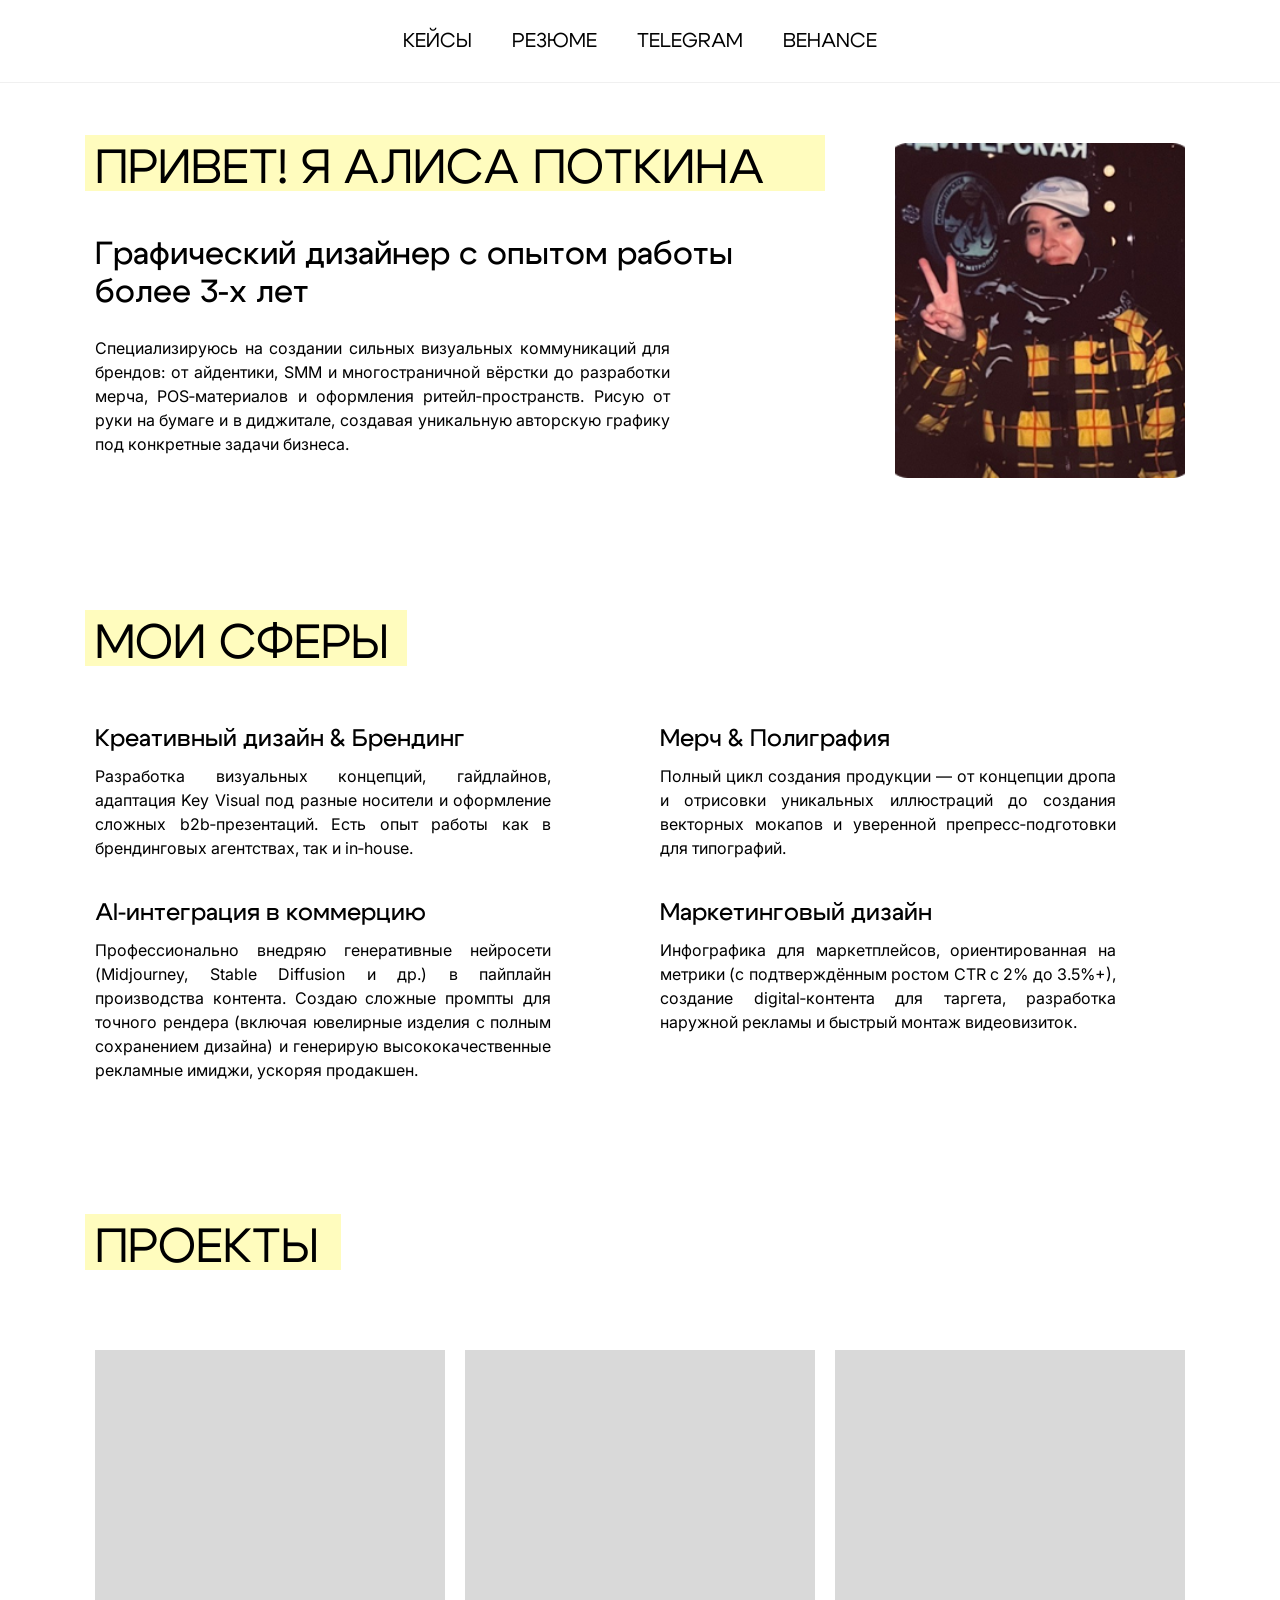
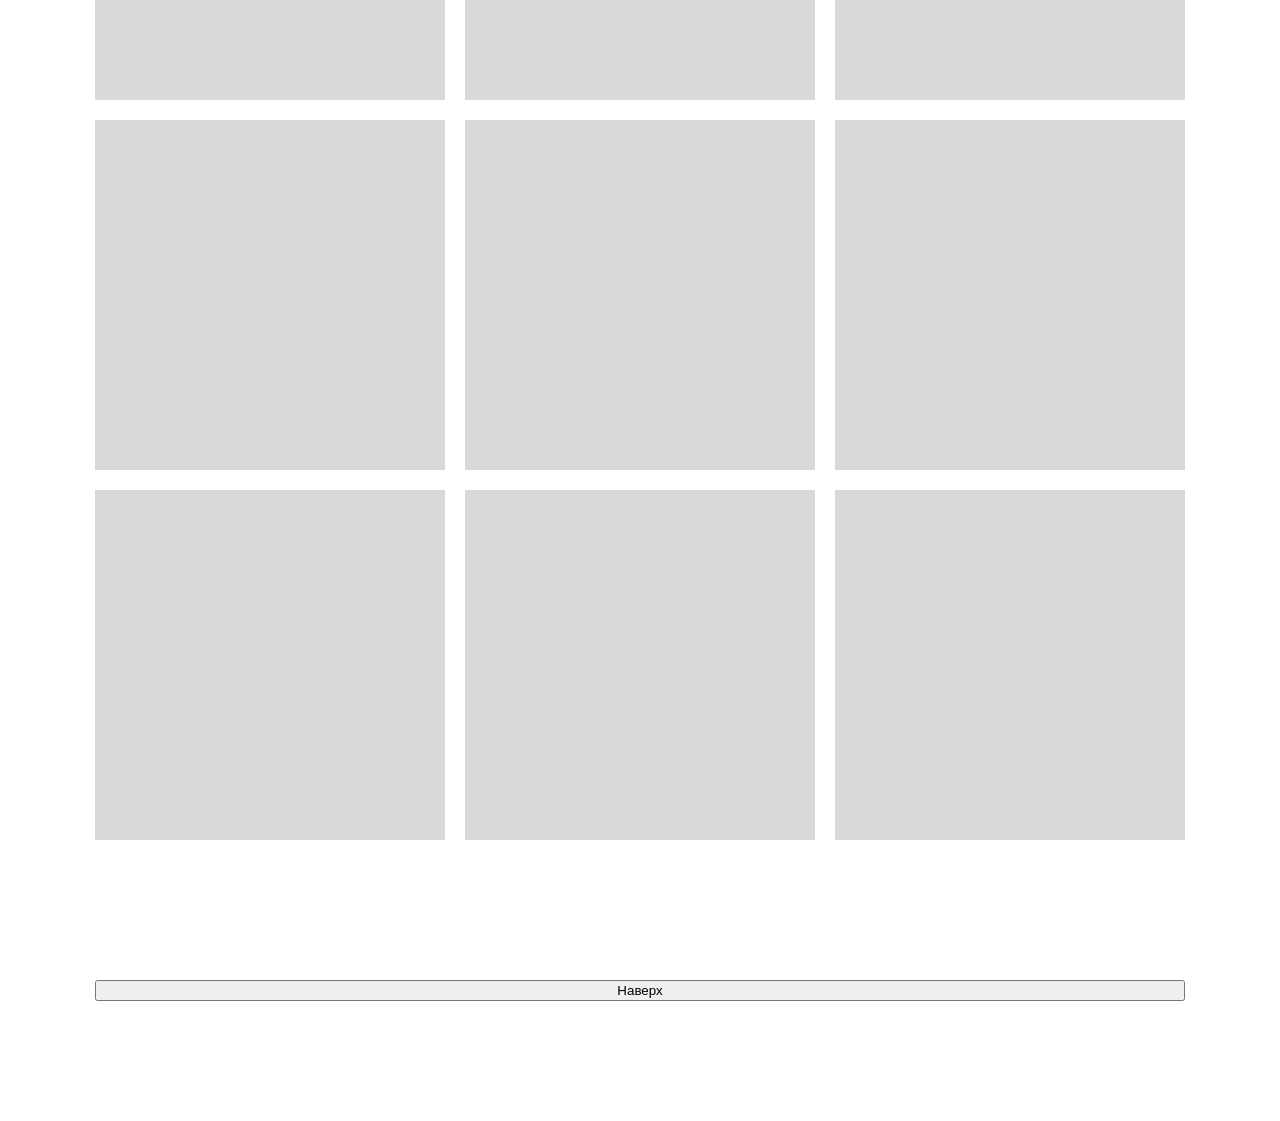
==== index.html @ a63caff6 "Update index.html" ====
<!DOCTYPE html>
<html lang="ru">
<head>
  <meta charset="UTF-8">
  <meta name="viewport" content="width=device-width, initial-scale=1.0">
  <title>Алиса Поткина — Портфолио</title>
  <link rel="stylesheet" href="style.css">
</head>
<body>

  <!-- Закрепленное меню -->
  <header class="header">
    <button class="nav-link">Кейсы</button>
    <button class="nav-link">Резюме</button>
    <button class="nav-link">Telegram</button>
    <button class="nav-link">Behance</button>
  </header>

  <main class="container">
    <!-- Блок: Обо мне -->
    <section class="hero-section">
      <div class="hero-text-info">
        <div class="title-wrapper">
          <div class="title-decoration hero-decoration"></div>
          <h1 class="main-title">Привет! Я Алиса Поткина</h1>
        </div>
        <h3 class="subtitle">Графический дизайнер с опытом работы более 3‑х лет</h3>
        <p class="paragraph">
          Специализируюсь на создании сильных визуальных коммуникаций для брендов: от айдентики, SMM и многостраничной вёрстки до разработки мерча, POS‑материалов и оформления ритейл‑пространств. Рисую от руки на бумаге и в диджитале, создавая уникальную авторскую графику под конкретные задачи бизнеса.
        </p>
      </div>
      <img class="profile-image" src="avatar.png" alt="Алиса Поткина" />
    </section>

    <!-- Блок: Мои сферы -->
    <section class="spheres-section">
      <div class="title-wrapper align-left">
        <div class="title-decoration spheres-decoration"></div>
        <h2 class="section-title">Мои сферы</h2>
      </div>
      
      <div class="spheres-grid">
        <div class="sphere-item">
          <h4 class="sphere-title">Креативный дизайн & Брендинг</h4>
          <p class="paragraph">
            Разработка визуальных концепций, гайдлайнов, адаптация Key Visual под разные носители и оформление сложных b2b‑презентаций. Есть опыт работы как в брендинговых агентствах, так и in‑house.
          </p>
        </div>
        
        <div class="sphere-item">
          <h4 class="sphere-title">Мерч & Полиграфия</h4>
          <p class="paragraph">
            Полный цикл создания продукции — от концепции дропа и отрисовки уникальных иллюстраций до создания векторных мокапов и уверенной препресс‑подготовки для типографий.
          </p>
        </div>
        
        <div class="sphere-item">
          <h4 class="sphere-title">AI‑интеграция в коммерцию</h4>
          <p class="paragraph">
            Профессионально внедряю генеративные нейросети (Midjourney, Stable Diffusion и др.) в пайплайн производства контента. Создаю сложные промпты для точного рендера (включая ювелирные изделия с полным сохранением дизайна) и генерирую высококачественные рекламные имиджи, ускоряя продакшен.
          </p>
        </div>
        
        <div class="sphere-item">
          <h4 class="sphere-title">Маркетинговый дизайн</h4>
          <p class="paragraph">
            Инфографика для маркетплейсов, ориентированная на метрики (с подтверждённым ростом CTR с 2% до 3.5%+), создание digital‑контента для таргета, разработка наружной рекламы и быстрый монтаж видеовизиток.
          </p>
        </div>
      </div>
    </section>

    <!-- Блок: Проекты -->
    <section class="projects-section">
      <div class="title-wrapper align-left">
        <div class="title-decoration projects-decoration"></div>
        <h2 class="section-title">Проекты</h2>
      </div>

      <div class="projects-grid">
        <!-- 9 плашек для портфолио -->
        <div class="project-card-placeholder"></div>
        <div class="project-card-placeholder"></div>
        <div class="project-card-placeholder"></div>
        <div class="project-card-placeholder"></div>
        <div class="project-card-placeholder"></div>
        <div class="project-card-placeholder"></div>
        <div class="project-card-placeholder"></div>
        <div class="project-card-placeholder"></div>
        <div class="project-card-placeholder"></div>
      </div>
    </section>
<!-- Наша кнопка. Я дала ей уникальный id="scrollTopBtn", чтобы другие стили её не трогали -->
    <button id="scrollTopBtn" onclick="window.scrollTo({ top: 0, behavior: 'smooth' })">Наверх</button>

  </main>

  <!-- Скрипт, который показывает кнопку при скролле -->
  <script>
    const btn = document.getElementById("scrollTopBtn");
    
    // Следим за скроллом страницы
    window.addEventListener("scroll", () => {
      if (window.scrollY > 300) { // Если пролистали вниз больше 300 пикселей
        btn.classList.add("show"); // Показываем кнопку
      } else {
        btn.classList.remove("show"); // Прячем кнопку
      }
    });
  </script>
</body>
</html>
---- style.css ----
/* =========================================
   1. ПОДКЛЮЧЕНИЕ ШРИФТОВ
========================================= */

/* Бесплатный Inter для основного текста */
@import url('https://fonts.googleapis.com/css2?family=Inter:wght@400&display=swap');

/* Твой шрифт Cygre (Обычный для заголовков) */
@font-face {
  font-family: 'Cygre';
  src: url('fonts/Cygre-Regular.ttf') format('truetype'), /* если у тебя .ttf */
  font-style: normal;
}

/* Твой шрифт Cygre (Medium для подзаголовков) */
@font-face {
  font-family: 'Cygre Medium';
  src: url('fonts/Cygre-Medium.ttf') format('truetype'),
  font-weight: 500;
  font-style: normal;
}

/* =========================================
   2. БАЗОВЫЕ НАСТРОЙКИ
========================================= */
* {
  box-sizing: border-box;
}

body {
  margin: 0;
  padding: 0;
  background-color: white;
  color: black;
  min-height: 100vh;
}

/* =========================================
   3. ШАПКА (МЕНЮ)
========================================= */
.header {
  position: sticky;
  top: 0;
  background: white;
  padding: 30px 20px;
  display: flex;
  justify-content: center;
  align-items: center;
  gap: 40px;
  z-index: 100;
  border-bottom: 1px solid #f0f0f0;
}

.nav-link {
  background: none;
  border: none;
  cursor: pointer;
  color: black;
  font-size: 20px;
  font-family: "Cygre", sans-serif; /* <-- ШРИФТ ИЗ ТВОЕГО КОДА */
  text-transform: uppercase;
  transition: opacity 0.2s;
  padding: 0;
}

.nav-link:hover {
  opacity: 0.6;
}

/* =========================================
   4. ОСНОВНОЙ КОНТЕЙНЕР И КНОПКА "НАЗАД"
========================================= */
.container {
  max-width: 1130px;
  margin: 0 auto;
  padding: 60px 20px 120px 20px;
  display: flex;
  flex-direction: column;
  gap: 140px;
}
.back-button {
  /* 1. Внешний вид (цвет, шрифт, отступы) */
  background: #FFFCBE; 
  color: black;
  font-family: "Cygre", sans-serif;
  font-size: 20px;
  text-transform: uppercase;
  padding: 16px 32px;
  border: none;
  cursor: pointer;
  transition: transform 0.2s, opacity 0.2s;
  
  /* 2. Закрепление в углу экрана */
  position: fixed;
  bottom: 40px;
  right: 40px;
  z-index: 999;
  
  /* Легкая тень, чтобы кнопка не сливалась с фоном при скролле */
  box-shadow: 0 4px 12px rgba(0, 0, 0, 0.1); 
}

/* Анимация при наведении */
.back-button:hover {
  transform: translateY(-2px);
  opacity: 0.9;
}

/* =========================================
   5. ЗАГОЛОВКИ С ЖЕЛТЫМИ ПОДЛОЖКАМИ
========================================= */
.title-wrapper {
  position: relative;
  display: inline-block;
  margin-bottom: 16px;
}

.title-wrapper.align-left {
  align-self: flex-start;
}

/* Это тот самый желтый прямоугольник, который в фигме был сзади текста */
.title-decoration {
  position: absolute;
  bottom: 4px;
  left: -10px;
  right: -10px;
  height: 56px;
  background: #FFFCBE; /* <-- ЖЕЛТЫЙ ЦВЕТ ИЗ ТВОЕГО КОДА */
  z-index: 0;
}

.hero-decoration { width: 100%; }
.spheres-decoration { width: 322px; right: auto; }
.projects-decoration { width: 256px; right: auto; }

/* Главные заголовки (Привет! / Мои сферы / Проекты) */
.main-title, .section-title {
  font-family: "Cygre", sans-serif; /* <-- ШРИФТ ИЗ ТВОЕГО КОДА */
  font-size: 48px;
  font-weight: 400;
  text-transform: uppercase;
  position: relative;
  z-index: 1; /* Чтобы текст был поверх желтой плашки */
  margin: 0;
}

/* =========================================
   6. ТЕКСТЫ И ПОДЗАГОЛОВКИ
========================================= */
.subtitle {
  font-family: "Cygre Medium", sans-serif; /* <-- ШРИФТ ИЗ ТВОЕГО КОДА */
  font-size: 32px;
  font-weight: 500;
  line-height: 1.2;
  margin: 0;
}

.sphere-title {
  font-family: "Cygre Medium", sans-serif; /* <-- ШРИФТ ИЗ ТВОЕГО КОДА */
  font-size: 24px;
  font-weight: 500;
  margin: 0;
}

.paragraph {
  font-family: "Inter", sans-serif; /* <-- ШРИФТ ИЗ ТВОЕГО КОДА */
  font-size: 16px;
  line-height: 1.5;
  text-align: justify;
  margin: 0;
}

/* =========================================
   7. СЕТКИ И РАСПОЛОЖЕНИЕ БЛОКОВ
========================================= */
.hero-section {
  display: flex;
  justify-content: space-between;
  -items: flex-start;
  gap: 60px;
  flex-wrap: wrap;
}

.hero-text-info {
  flex: 1;
  min-width: 300px;
  display: flex;
  flex-direction: column;
  gap: 24px;
}

.hero-text-info .paragraph {
  max-width: 575px;
}

.profile-image {
  width: 290px;
  height: 335px;
  object-fit: cover;
}

.spheres-section {
  display: flex;
  flex-direction: column;
  gap: 40px;
}

.spheres-grid {
  display: grid;
  grid-template-columns: repeat(auto-fit, minmax(400px, 1fr));
  gap: 40px;
}

.sphere-item {
  display: flex;
  flex-direction: column;
  gap: 12px;
}

.sphere-item .paragraph {
  max-width: 456px;
}

.projects-section {
  display: flex;
  flex-direction: column;
  gap: 60px;
}

.projects-grid {
  display: grid;
  grid-template-columns: repeat(3, 1fr);
  gap: 20px;
}

.project-card-placeholder {
  background: #D9D9D9;
  aspect-ratio: 1 / 1;
  width: 100%;
}

/* =========================================
   8. АДАПТИВ (Для телефонов и планшетов)
========================================= */
max-width: 768px {
  .projects-grid { grid-template-columns: repeat(2, 1fr); }
  .spheres-grid { grid-template-columns: 1fr; }
  .header { flex-wrap: wrap; gap: 15px; }
}

max-width: 480px {
  .projects-grid { grid-template-columns: 1fr; }
  .main-title, .section-title { font-size: 32px; }
} align
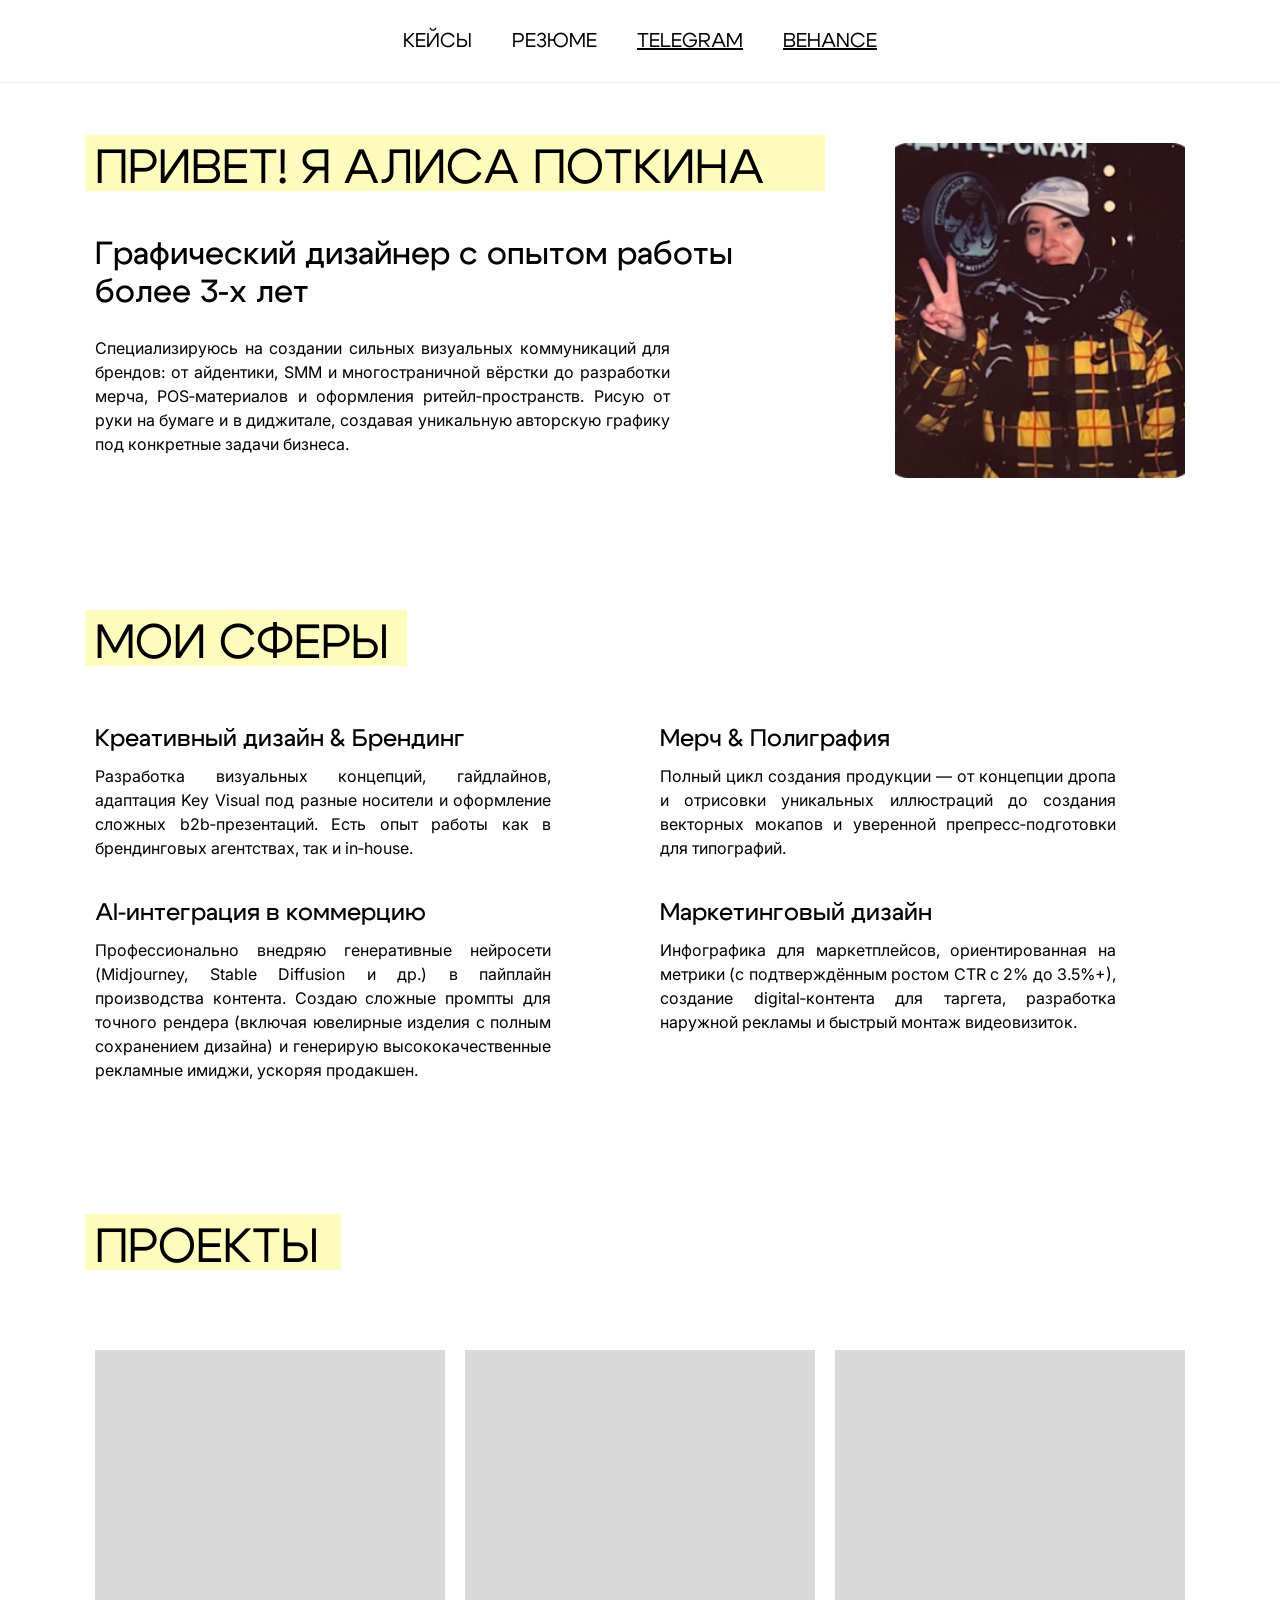
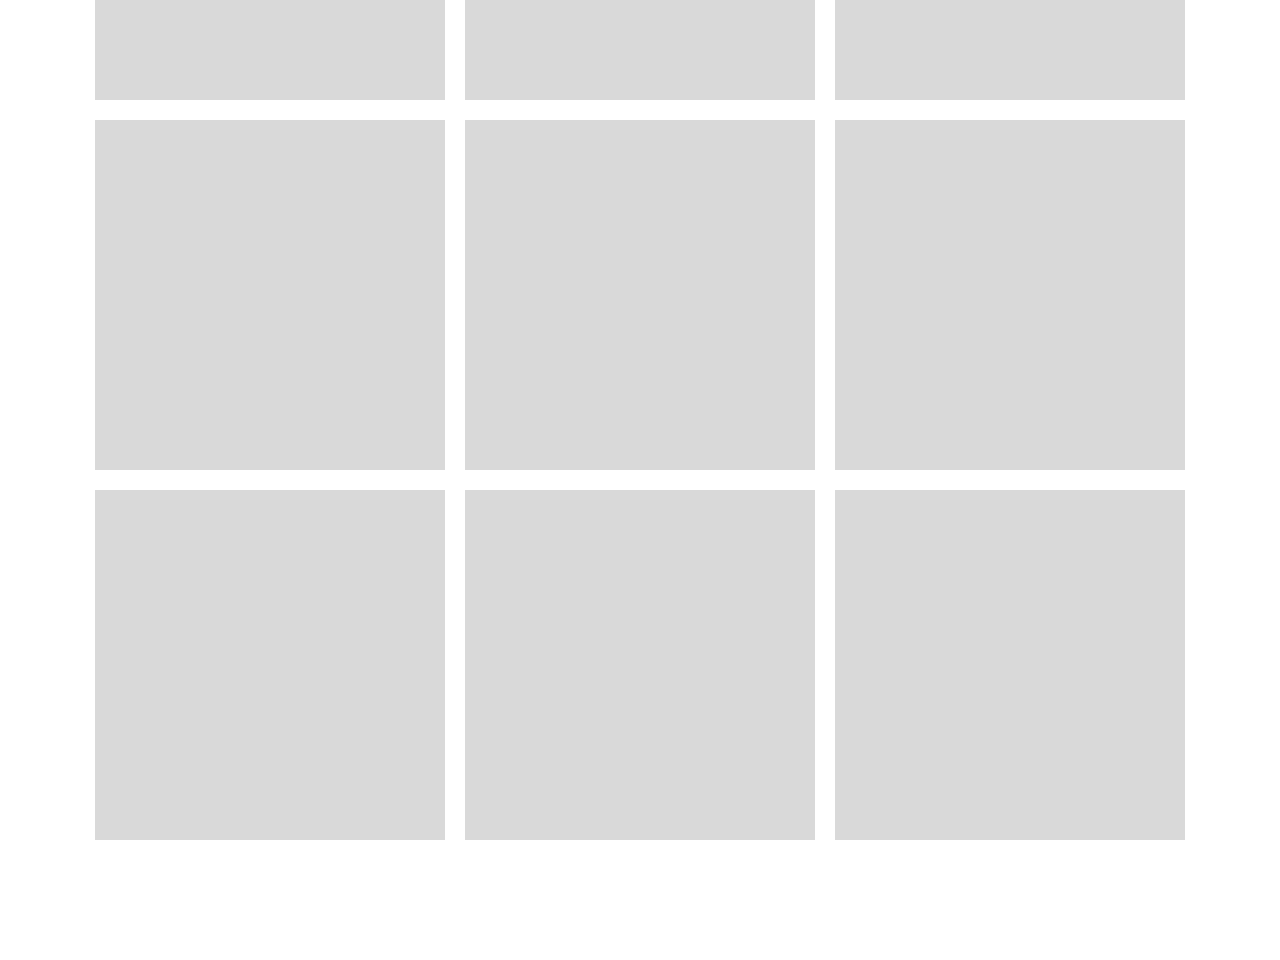
==== commit dd6fa10b: "Update index.html" ====
--- a/index.html
+++ b/index.html
@@ -12,8 +12,8 @@
   <header class="header">
     <button class="nav-link">Кейсы</button>
     <button class="nav-link">Резюме</button>
-    <button class="nav-link">Telegram</button>
-    <button class="nav-link">Behance</button>
+   <a href="https://t.me/alisaap" class="nav-link" target="_blank">Telegram</a>
+   <a href="https://www.behance.net/alisapotki6d21" class="nav-link" target="_blank">Behance</a>
   </header>
 
   <main class="container">
--- a/style.css
+++ b/style.css
@@ -77,10 +77,13 @@
   display: flex;
   flex-direction: column;
   gap: 140px;
-}
-.back-button {
-  /* 1. Внешний вид (цвет, шрифт, отступы) */
-  background: #FFFCBE; 
+#scrollTopBtn {
+  position: fixed !important;
+  bottom: 40px !important;
+  right: 40px !important;
+  z-index: 999;
+  
+  background: #FFFCBE;
   color: black;
   font-family: "Cygre", sans-serif;
   font-size: 20px;
@@ -88,24 +91,16 @@
   padding: 16px 32px;
   border: none;
   cursor: pointer;
-  transition: transform 0.2s, opacity 0.2s;
+  box-shadow: 0 4px 12px rgba(0, 0, 0, 0.1);
   
-  /* 2. Закрепление в углу экрана */
-  position: fixed;
-  bottom: 40px;
-  right: 40px;
-  z-index: 999;
-  
-  /* Легкая тень, чтобы кнопка не сливалась с фоном при скролле */
-  box-shadow: 0 4px 12px rgba(0, 0, 0, 0.1); 
-}
-
-/* Анимация при наведении */
-.back-button:hover {
-  transform: translateY(-2px);
-  opacity: 0.9;
-}
-
+  /* Эти две строчки прячут её, чтобы скрипт мог показать её при скролле */
+  opacity: 0;
+  visibility: hidden;
+}
+#scrollTopBtn.show {
+  opacity: 1;
+  visibility: visible;
+}
 /* =========================================
    5. ЗАГОЛОВКИ С ЖЕЛТЫМИ ПОДЛОЖКАМИ
 ========================================= */
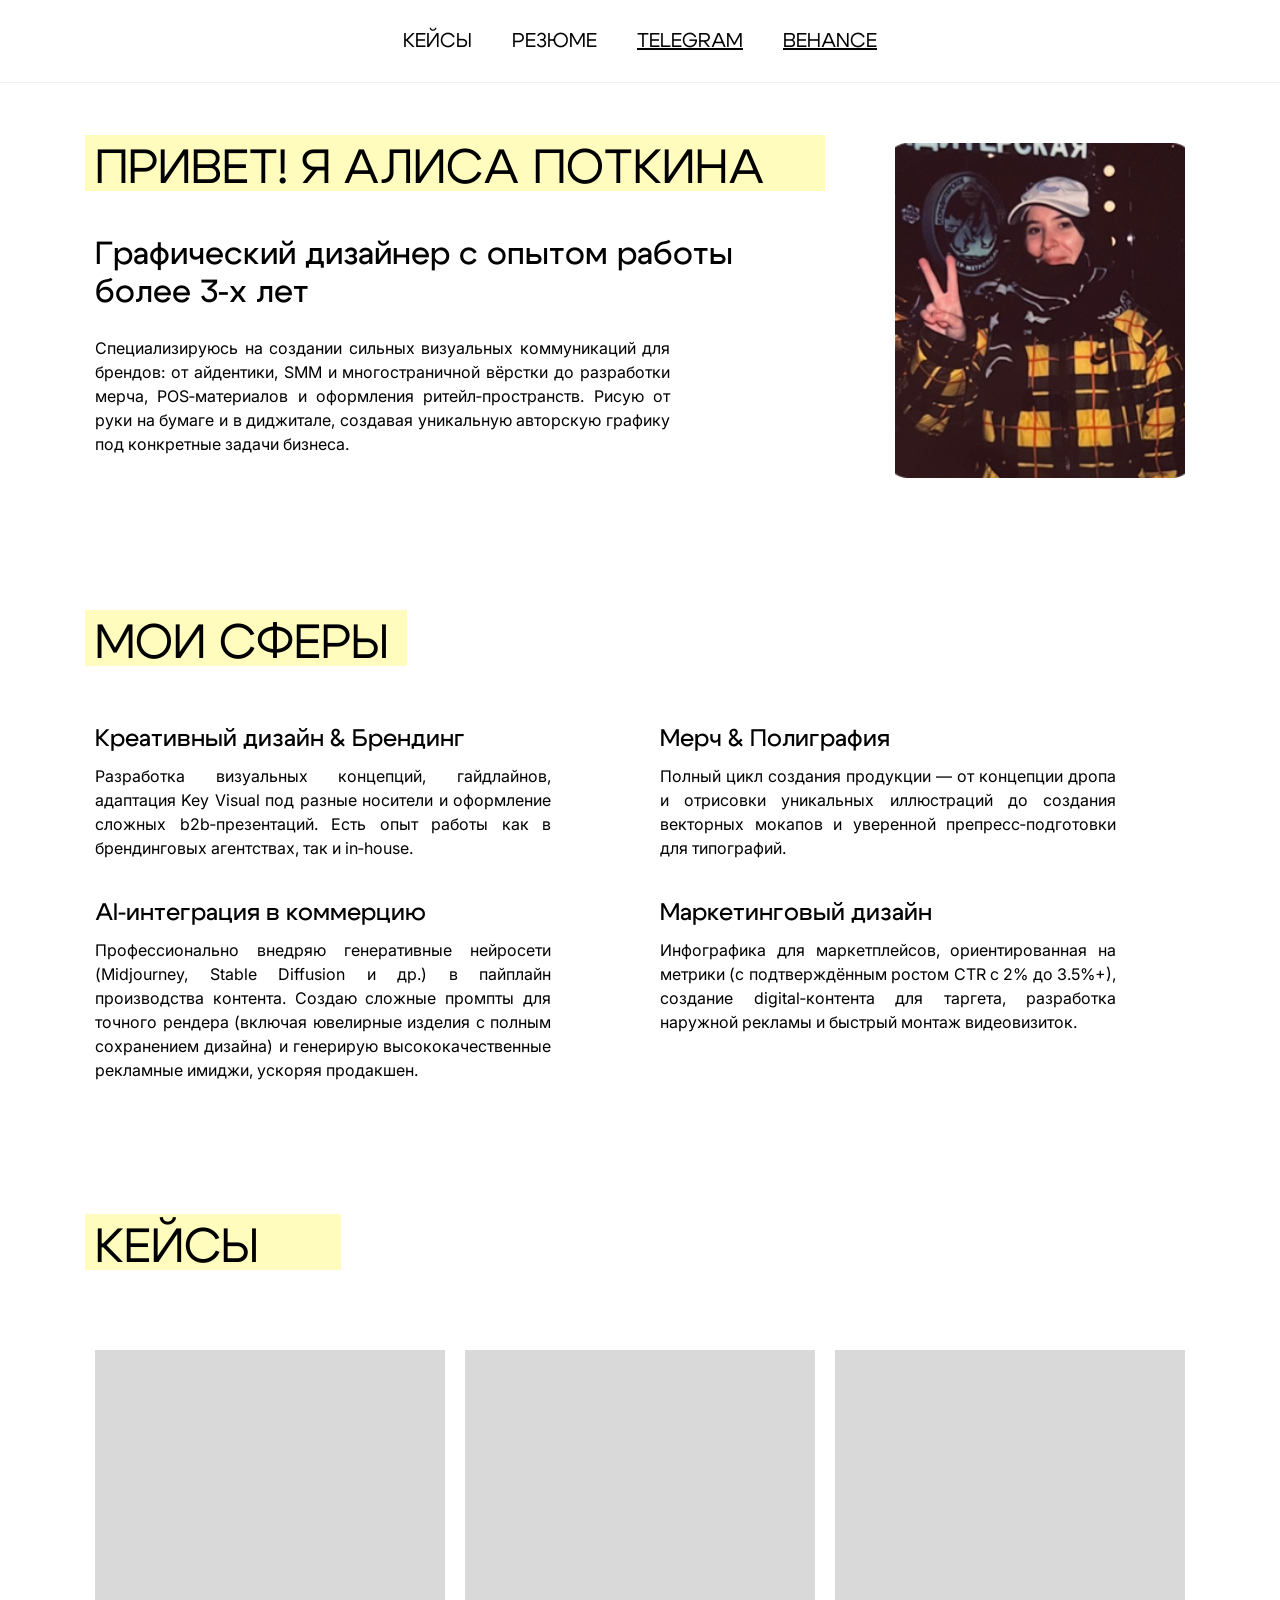
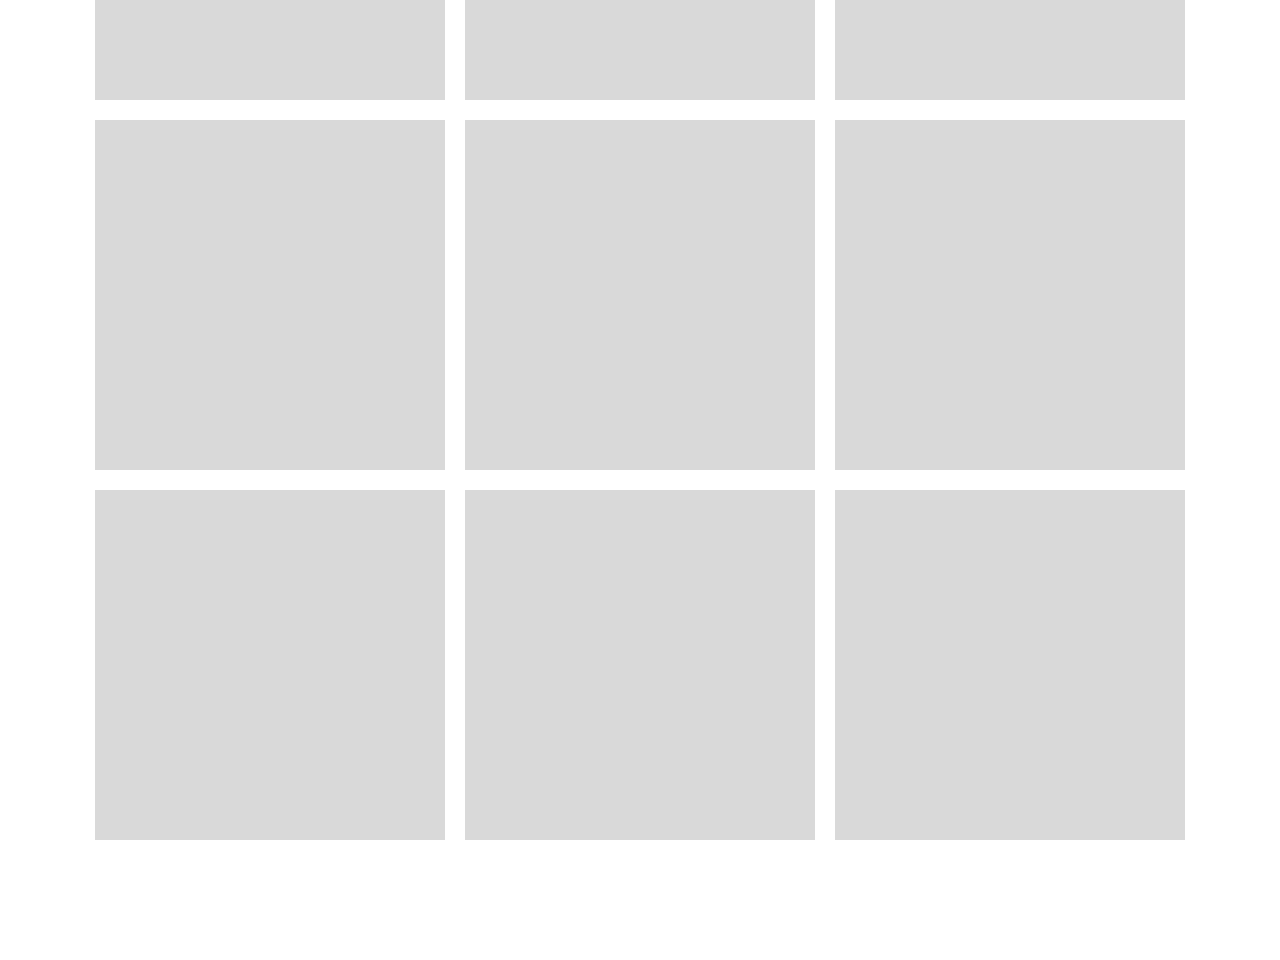
==== commit 49a6de43: "Update index.html" ====
--- a/index.html
+++ b/index.html
@@ -74,7 +74,7 @@
     <section class="projects-section">
       <div class="title-wrapper align-left">
         <div class="title-decoration projects-decoration"></div>
-        <h2 class="section-title">Проекты</h2>
+        <h2 class="section-title">Кейсы</h2>
       </div>
 
       <div class="projects-grid">
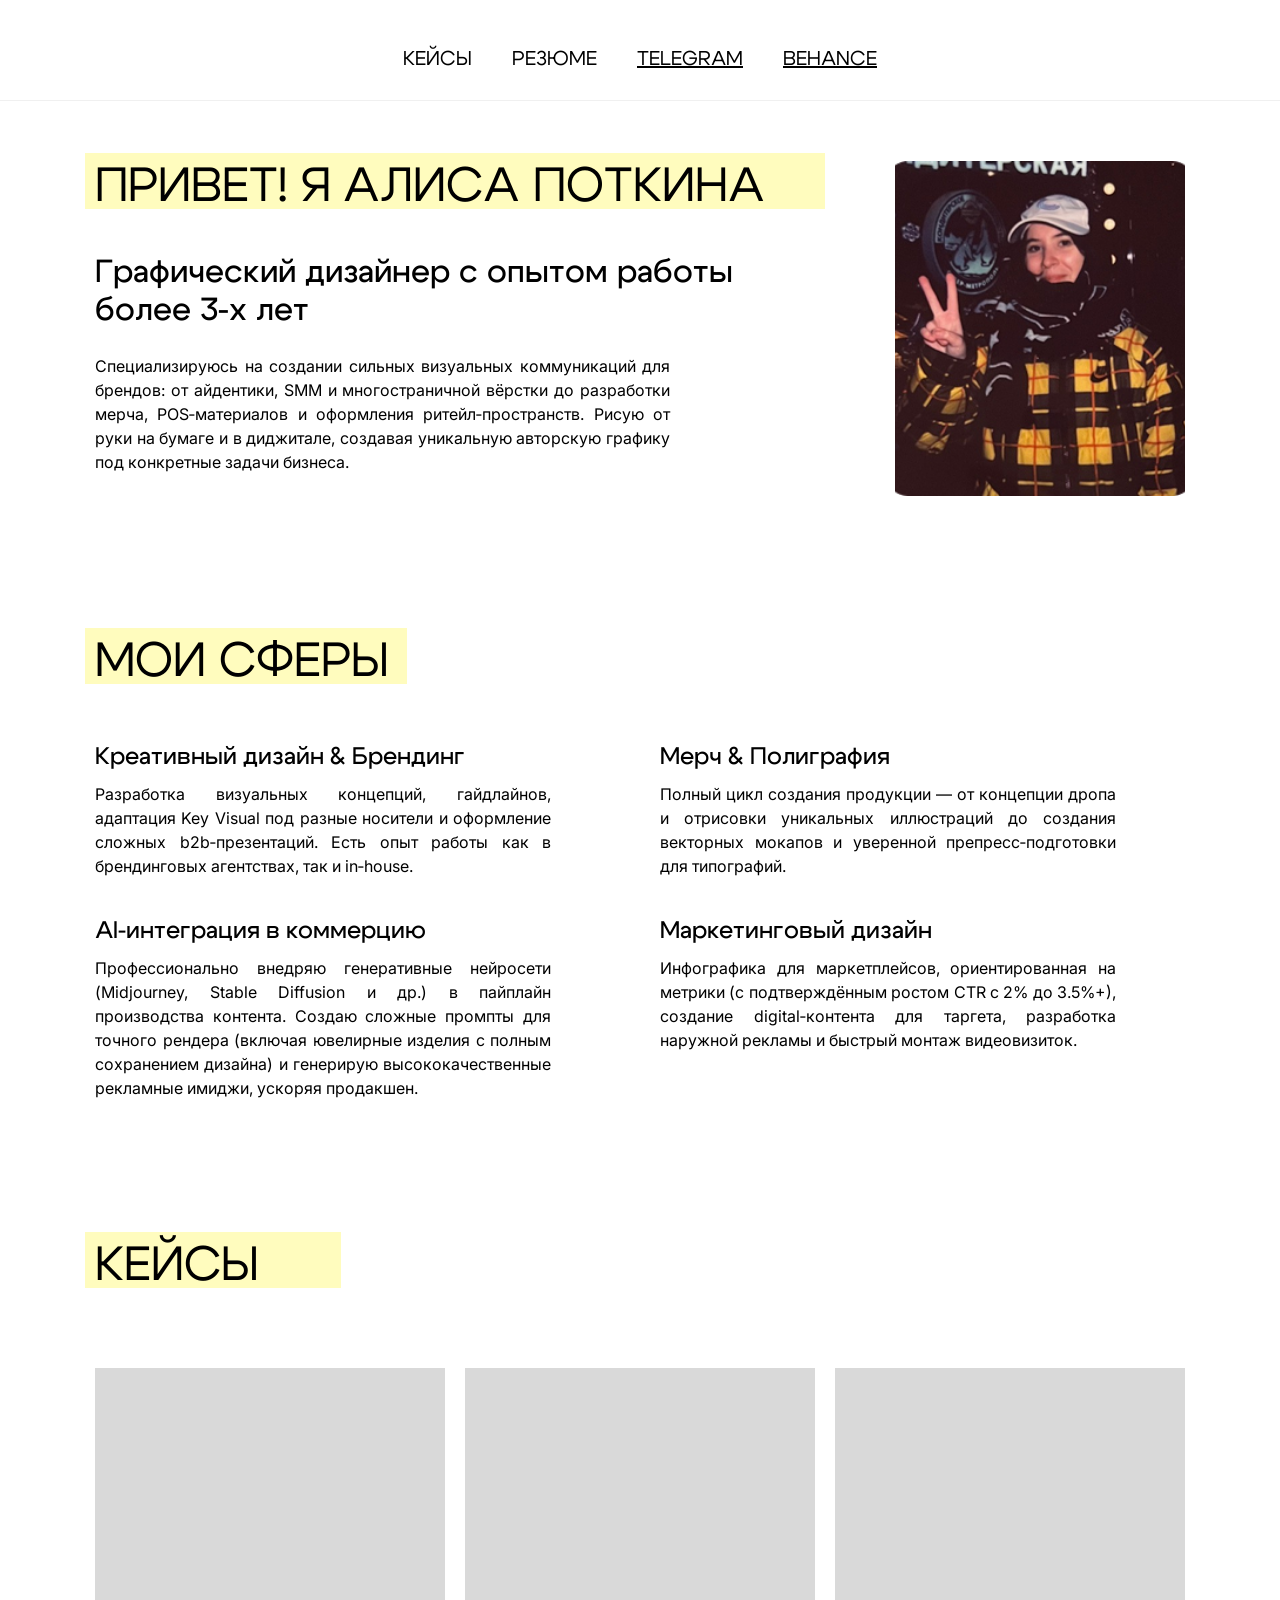
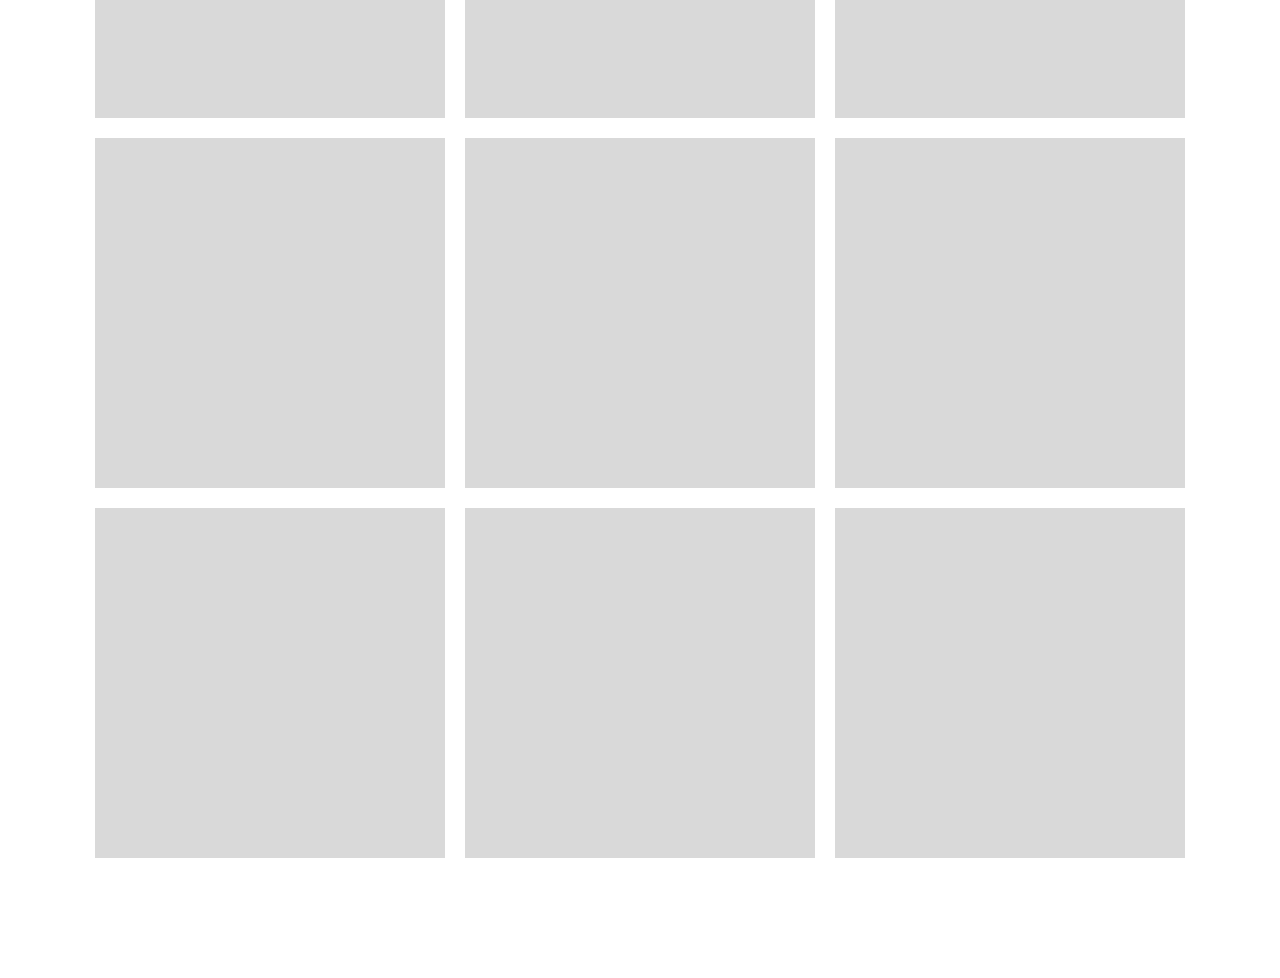
==== commit 1450c0b1: "Update index.html" ====
--- a/index.html
+++ b/index.html
@@ -1,6 +1,7 @@
 <!DOCTYPE html>
 <html lang="ru">
 <head>
+  ⁠<link rel="icon" type="image/png" href="favicon.png">⁠
   <meta charset="UTF-8">
   <meta name="viewport" content="width=device-width, initial-scale=1.0">
   <title>Алиса Поткина — Портфолио</title>
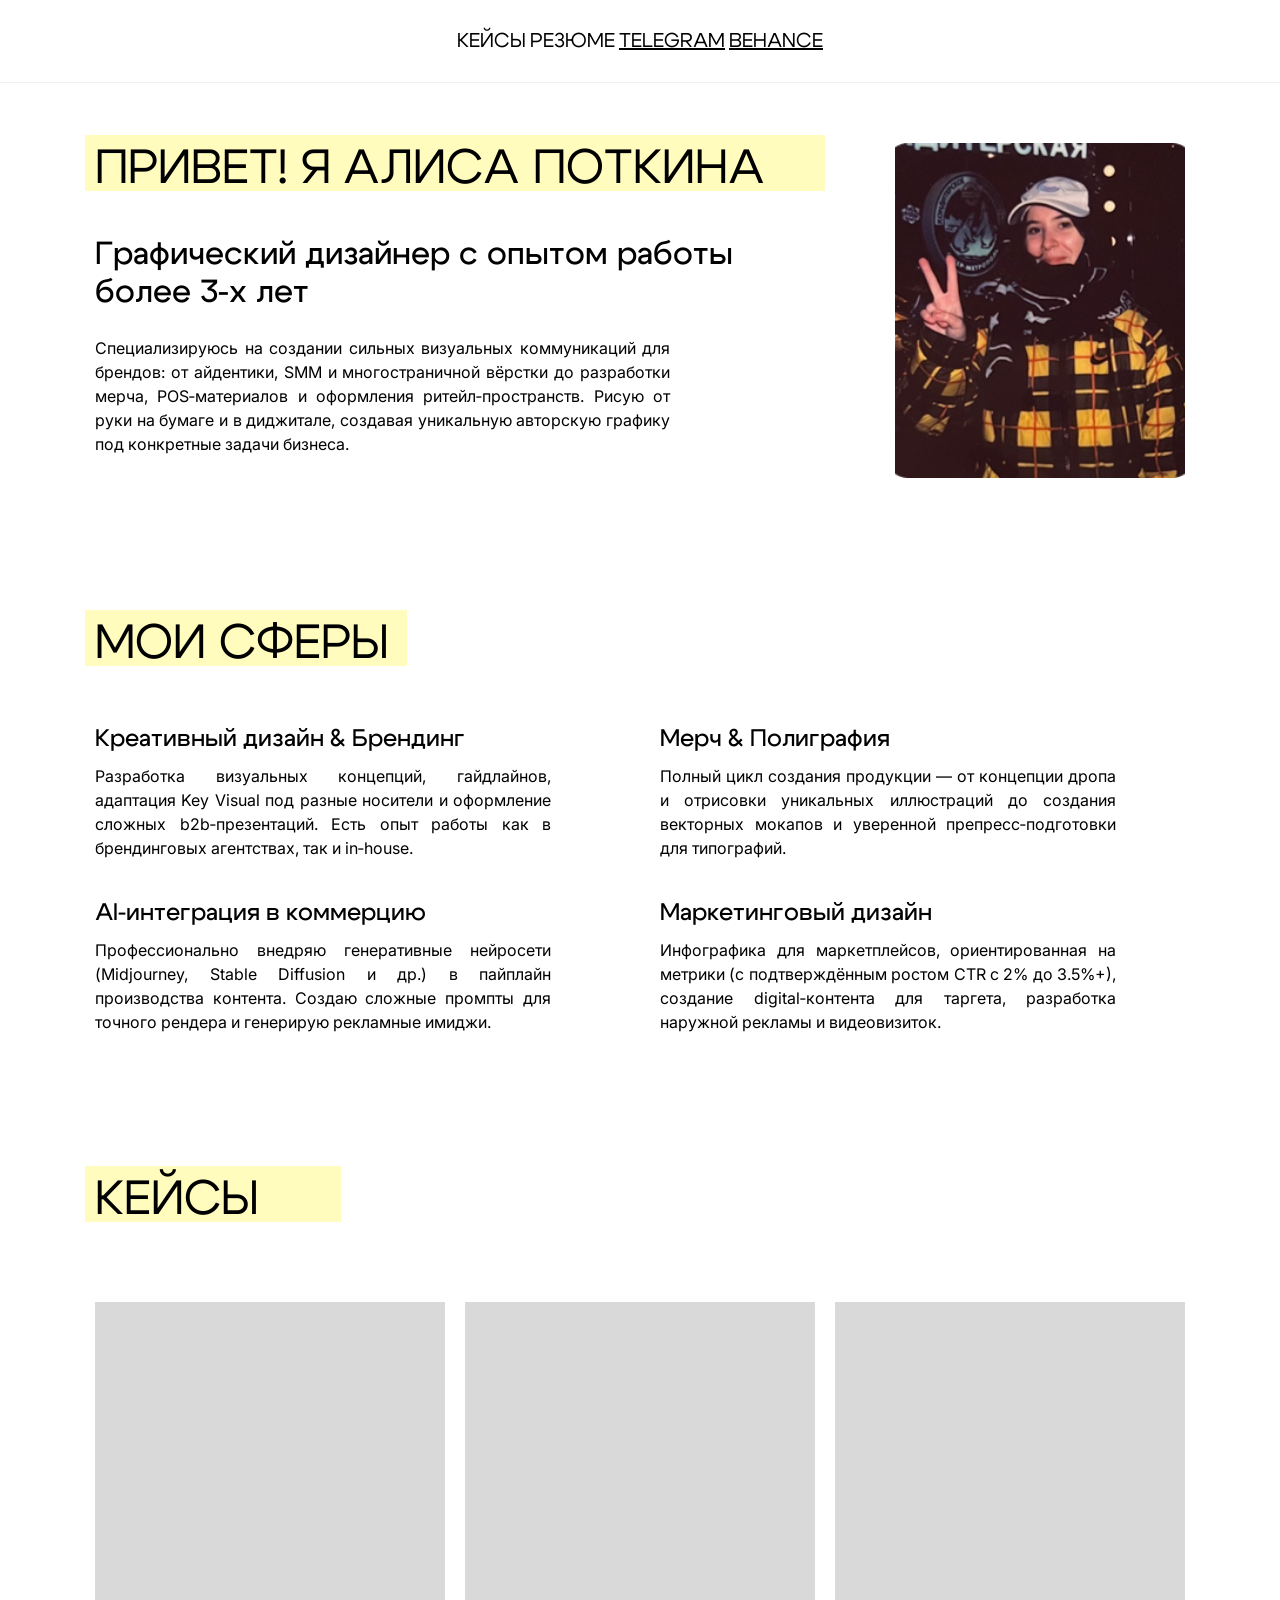
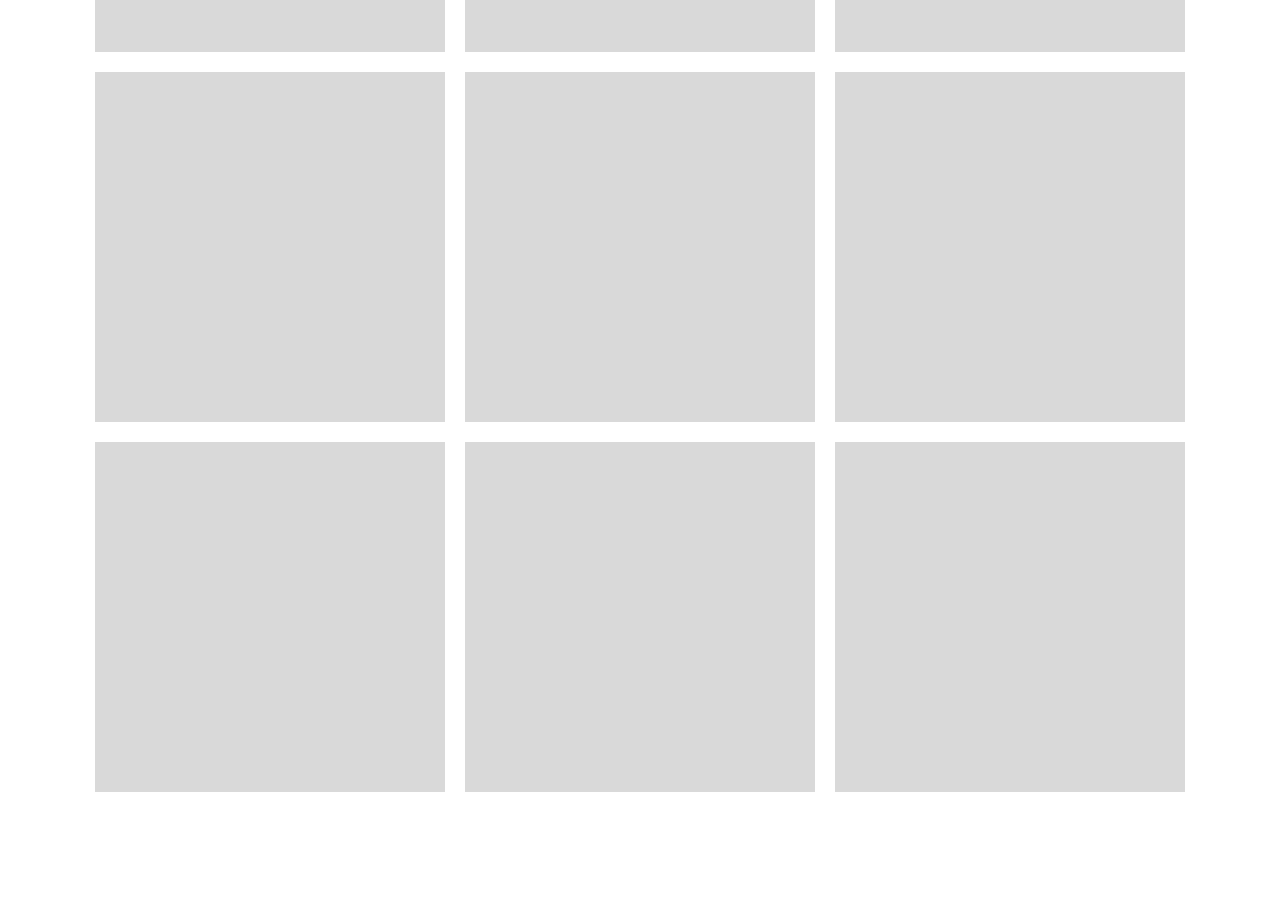
==== commit 632a5b94: "Update index.html" ====
--- a/index.html
+++ b/index.html
@@ -1,20 +1,23 @@
 <!DOCTYPE html>
 <html lang="ru">
 <head>
-  ⁠<link rel="icon" type="image/png" href="favicon.png">⁠
   <meta charset="UTF-8">
   <meta name="viewport" content="width=device-width, initial-scale=1.0">
   <title>Алиса Поткина — Портфолио</title>
+  <!-- Чистый тег для фавиконки (убедитесь, что файл favicon.png лежит в той же папке) -->
+  <link rel="icon" type="image/png" href="favicon.png">
   <link rel="stylesheet" href="style.css">
 </head>
 <body>
 
   <!-- Закрепленное меню -->
   <header class="header">
-    <button class="nav-link">Кейсы</button>
-    <button class="nav-link">Резюме</button>
-   <a href="https://t.me/alisaap" class="nav-link" target="_blank">Telegram</a>
-   <a href="https://www.behance.net/alisapotki6d21" class="nav-link" target="_blank">Behance</a>
+    <nav class="nav-container">
+      <button class="nav-link">Кейсы</button>
+      <button class="nav-link">Резюме</button>
+      <a href="https://t.me/alisaap" class="nav-link" target="_blank">Telegram</a>
+      <a href="https://www.behance.net/alisapotki6d21" class="nav-link" target="_blank">Behance</a>
+    </nav>
   </header>
 
   <main class="container">
@@ -34,7 +37,7 @@
     </section>
 
     <!-- Блок: Мои сферы -->
-    <section class="spheres-section">
+    <section class="spheres-section section-padding">
       <div class="title-wrapper align-left">
         <div class="title-decoration spheres-decoration"></div>
         <h2 class="section-title">Мои сферы</h2>
@@ -43,43 +46,31 @@
       <div class="spheres-grid">
         <div class="sphere-item">
           <h4 class="sphere-title">Креативный дизайн & Брендинг</h4>
-          <p class="paragraph">
-            Разработка визуальных концепций, гайдлайнов, адаптация Key Visual под разные носители и оформление сложных b2b‑презентаций. Есть опыт работы как в брендинговых агентствах, так и in‑house.
-          </p>
+          <p class="paragraph">Разработка визуальных концепций, гайдлайнов, адаптация Key Visual под разные носители и оформление сложных b2b‑презентаций. Есть опыт работы как в брендинговых агентствах, так и in‑house.</p>
         </div>
-        
         <div class="sphere-item">
           <h4 class="sphere-title">Мерч & Полиграфия</h4>
-          <p class="paragraph">
-            Полный цикл создания продукции — от концепции дропа и отрисовки уникальных иллюстраций до создания векторных мокапов и уверенной препресс‑подготовки для типографий.
-          </p>
+          <p class="paragraph">Полный цикл создания продукции — от концепции дропа и отрисовки уникальных иллюстраций до создания векторных мокапов и уверенной препресс‑подготовки для типографий.</p>
         </div>
-        
         <div class="sphere-item">
           <h4 class="sphere-title">AI‑интеграция в коммерцию</h4>
-          <p class="paragraph">
-            Профессионально внедряю генеративные нейросети (Midjourney, Stable Diffusion и др.) в пайплайн производства контента. Создаю сложные промпты для точного рендера (включая ювелирные изделия с полным сохранением дизайна) и генерирую высококачественные рекламные имиджи, ускоряя продакшен.
-          </p>
+          <p class="paragraph">Профессионально внедряю генеративные нейросети (Midjourney, Stable Diffusion и др.) в пайплайн производства контента. Создаю сложные промпты для точного рендера и генерирую рекламные имиджи.</p>
         </div>
-        
         <div class="sphere-item">
           <h4 class="sphere-title">Маркетинговый дизайн</h4>
-          <p class="paragraph">
-            Инфографика для маркетплейсов, ориентированная на метрики (с подтверждённым ростом CTR с 2% до 3.5%+), создание digital‑контента для таргета, разработка наружной рекламы и быстрый монтаж видеовизиток.
-          </p>
+          <p class="paragraph">Инфографика для маркетплейсов, ориентированная на метрики (с подтверждённым ростом CTR с 2% до 3.5%+), создание digital‑контента для таргета, разработка наружной рекламы и видеовизиток.</p>
         </div>
       </div>
     </section>
 
     <!-- Блок: Проекты -->
-    <section class="projects-section">
+    <section class="projects-section section-padding">
       <div class="title-wrapper align-left">
         <div class="title-decoration projects-decoration"></div>
         <h2 class="section-title">Кейсы</h2>
       </div>
 
       <div class="projects-grid">
-        <!-- 9 плашек для портфолио -->
         <div class="project-card-placeholder"></div>
         <div class="project-card-placeholder"></div>
         <div class="project-card-placeholder"></div>
@@ -91,21 +82,19 @@
         <div class="project-card-placeholder"></div>
       </div>
     </section>
-<!-- Наша кнопка. Я дала ей уникальный id="scrollTopBtn", чтобы другие стили её не трогали -->
-    <button id="scrollTopBtn" onclick="window.scrollTo({ top: 0, behavior: 'smooth' })">Наверх</button>
+
+    <!-- Кнопка наверх -->
+    <button id="scrollTopBtn" onclick="window.scrollTo({ top: 0, behavior: 'smooth' })">↑</button>
 
   </main>
 
-  <!-- Скрипт, который показывает кнопку при скролле -->
   <script>
     const btn = document.getElementById("scrollTopBtn");
-    
-    // Следим за скроллом страницы
     window.addEventListener("scroll", () => {
-      if (window.scrollY > 300) { // Если пролистали вниз больше 300 пикселей
-        btn.classList.add("show"); // Показываем кнопку
+      if (window.scrollY > 300) {
+        btn.classList.add("show");
       } else {
-        btn.classList.remove("show"); // Прячем кнопку
+        btn.classList.remove("show");
       }
     });
   </script>
--- a/style.css
+++ b/style.css
@@ -238,13 +238,73 @@
 /* =========================================
    8. АДАПТИВ (Для телефонов и планшетов)
 ========================================= */
+
 max-width: 768px {
+  /* --- Сетки --- */
   .projects-grid { grid-template-columns: repeat(2, 1fr); }
   .spheres-grid { grid-template-columns: 1fr; }
-  .header { flex-wrap: wrap; gap: 15px; }
+  
+  /* --- Шапка (меню) --- */
+  .header { 
+    flex-wrap: wrap; /* Разрешаем пунктам падать на вторую строку */
+    gap: 15px; 
+    padding: 15px 10px;
+  }
+  .nav-link {
+    font-size: 14px; /* Делаем меню мельче */
+  }
+
+  /* --- Секция "Обо мне" --- */
+  .hero-section {
+    flex-direction: column;
+    gap: 40px;
+  }
+  
+  /* ХАК ДЛЯ ФОТКИ: Поднимаем её наверх (над текстом) */
+  .profile-image {
+    order: -1; /* Заставляет картинку встать ПЕРЕД текстом */
+    width: 100%;
+    max-width: 320px;
+    height: auto;
+    align-self: center; /* Центрируем фотку */
+    margin-bottom: 20px;
+  }
 }
 
 max-width: 480px {
+  /* --- Главный контейнер --- */
+  .container {
+    padding: 30px 15px 80px 15px; /* Уменьшаем боковые отступы на телефоне */
+    gap: 80px; /* Уменьшаем дыры между блоками */
+  }
+
+  /* --- Сетки --- */
   .projects-grid { grid-template-columns: 1fr; }
-  .main-title, .section-title { font-size: 32px; }
-} align
+  
+  /* --- Заголовки (чиним гигантский текст) --- */
+  .main-title, .section-title { 
+    font-size: 32px; /* Было 48px, стало 32px */
+    line-height: 1.1;
+    word-break: break-word; /* Не дает длинным словам ломать экран */
+  }
+  
+  /* Желтая подложка */
+  .title-decoration {
+    height: 36px; /* Делаем подложку тоньше под новый размер текста */
+    bottom: 2px;
+  }
+  
+  .subtitle { 
+    font-size: 22px; 
+  }
+  
+  .paragraph {
+    font-size: 15px;
+  }
+  
+  /* --- Кнопка "Назад" --- */
+  .back-button {
+    font-size: 16px;
+    padding: 12px 24px;
+  }
+}
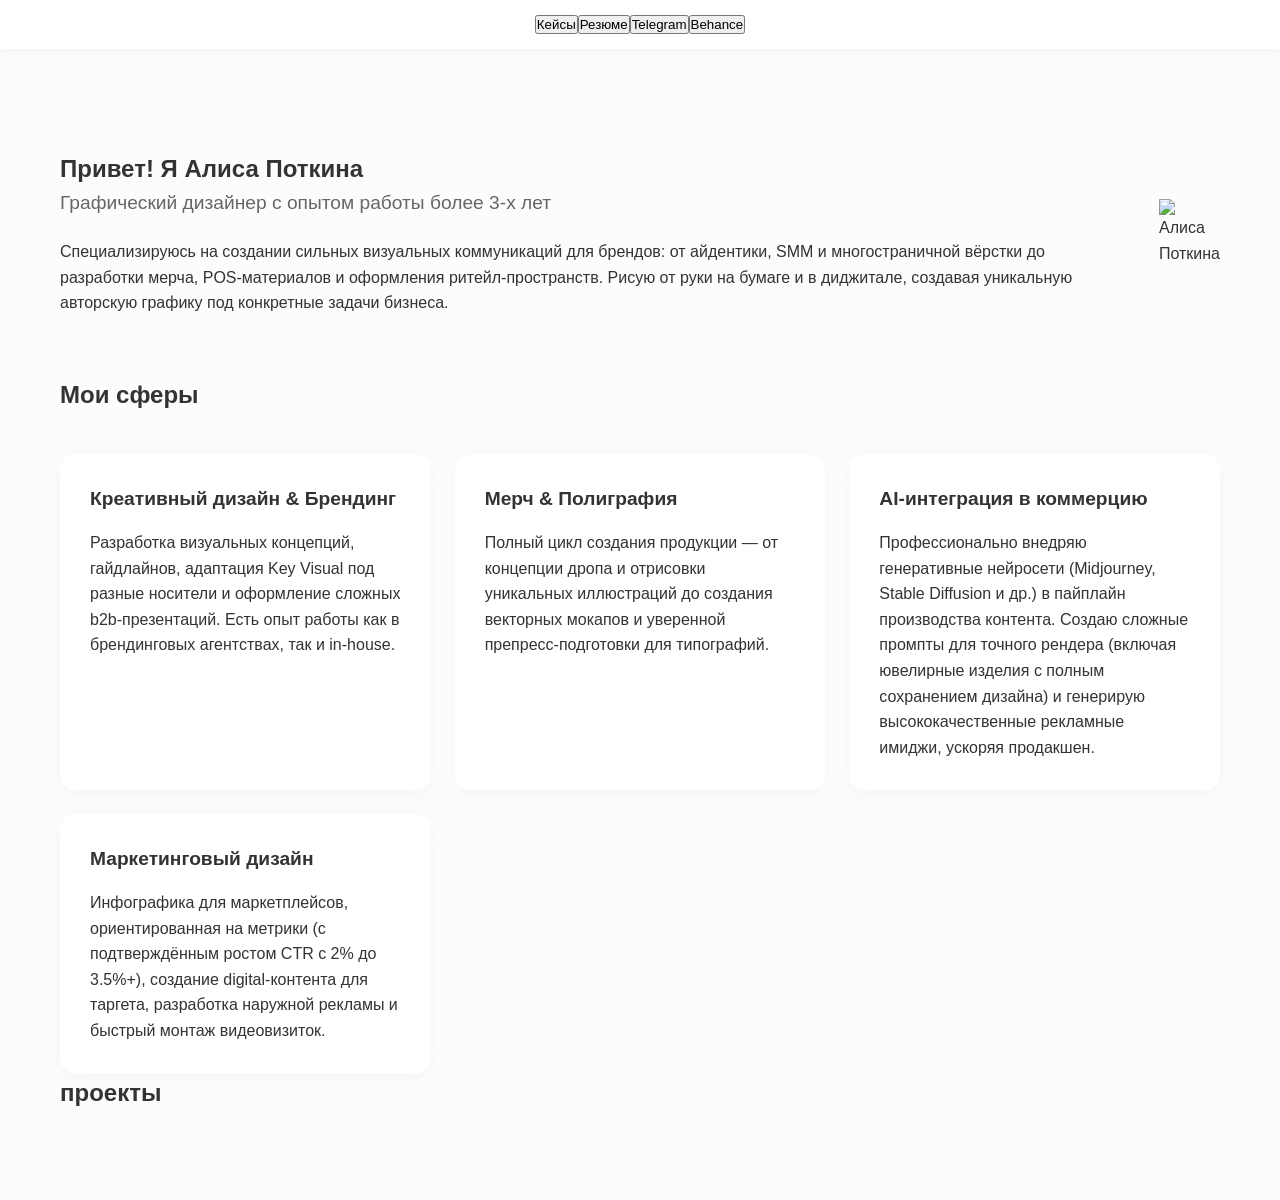
==== commit 060e945b: "Update index.html" ====
--- a/index.html
+++ b/index.html
@@ -1,102 +1,83 @@
 <!DOCTYPE html>
 <html lang="ru">
 <head>
-  <meta charset="UTF-8">
-  <meta name="viewport" content="width=device-width, initial-scale=1.0">
-  <title>Алиса Поткина — Портфолио</title>
-  <!-- Чистый тег для фавиконки (убедитесь, что файл favicon.png лежит в той же папке) -->
-  <link rel="icon" type="image/png" href="favicon.png">
-  <link rel="stylesheet" href="style.css">
+    <meta charset="UTF-8">
+    <meta name="viewport" content="width=device-width, initial-scale=1.0">
+    <title>Портфолио - Алиса Поткина</title>
+    <link rel="stylesheet" href="style.css">
 </head>
 <body>
 
-  <!-- Закрепленное меню -->
-  <header class="header">
-    <nav class="nav-container">
-      <button class="nav-link">Кейсы</button>
-      <button class="nav-link">Резюме</button>
-      <a href="https://t.me/alisaap" class="nav-link" target="_blank">Telegram</a>
-      <a href="https://www.behance.net/alisapotki6d21" class="nav-link" target="_blank">Behance</a>
-    </nav>
-  </header>
+<div class="container">
+    <!-- Навигация -->
+    <header class="header">
+        <button>Кейсы</button>
+        <button>Резюме</button>
+        <button>Telegram</button>
+        <button>Behance</button>
+    </header>
 
-  <main class="container">
-    <!-- Блок: Обо мне -->
+    <!-- Главный блок -->
     <section class="hero-section">
-      <div class="hero-text-info">
-        <div class="title-wrapper">
-          <div class="title-decoration hero-decoration"></div>
-          <h1 class="main-title">Привет! Я Алиса Поткина</h1>
+        <div class="hero-text">
+            <div class="highlight-bg">
+                <h1 class="title">Привет! Я Алиса Поткина</h1>
+            </div>
+            <h2 class="subtitle">Графический дизайнер с опытом работы более 3‑х лет</h2>
+            <p class="description">
+                Специализируюсь на создании сильных визуальных коммуникаций для брендов: от айдентики, SMM и многостраничной вёрстки до разработки мерча, POS‑материалов и оформления ритейл‑пространств. Рисую от руки на бумаге и в диджитале, создавая уникальную авторскую графику под конкретные задачи бизнеса.
+            </p>
         </div>
-        <h3 class="subtitle">Графический дизайнер с опытом работы более 3‑х лет</h3>
-        <p class="paragraph">
-          Специализируюсь на создании сильных визуальных коммуникаций для брендов: от айдентики, SMM и многостраничной вёрстки до разработки мерча, POS‑материалов и оформления ритейл‑пространств. Рисую от руки на бумаге и в диджитале, создавая уникальную авторскую графику под конкретные задачи бизнеса.
-        </p>
-      </div>
-      <img class="profile-image" src="avatar.png" alt="Алиса Поткина" />
+        <!-- Заглушка для фото -->
+        <img class="hero-image" src="https://placehold.co/290x335" alt="Алиса Поткина">
     </section>
 
-    <!-- Блок: Мои сферы -->
-    <section class="spheres-section section-padding">
-      <div class="title-wrapper align-left">
-        <div class="title-decoration spheres-decoration"></div>
-        <h2 class="section-title">Мои сферы</h2>
-      </div>
-      
-      <div class="spheres-grid">
-        <div class="sphere-item">
-          <h4 class="sphere-title">Креативный дизайн & Брендинг</h4>
-          <p class="paragraph">Разработка визуальных концепций, гайдлайнов, адаптация Key Visual под разные носители и оформление сложных b2b‑презентаций. Есть опыт работы как в брендинговых агентствах, так и in‑house.</p>
+    <!-- Мои сферы -->
+    <section class="spheres-section">
+        <div class="highlight-bg">
+            <h2 class="title">Мои сферы</h2>
         </div>
-        <div class="sphere-item">
-          <h4 class="sphere-title">Мерч & Полиграфия</h4>
-          <p class="paragraph">Полный цикл создания продукции — от концепции дропа и отрисовки уникальных иллюстраций до создания векторных мокапов и уверенной препресс‑подготовки для типографий.</p>
+        <div class="spheres-grid">
+            <div class="sphere-item">
+                <h3 class="sphere-title">Креативный дизайн & Брендинг</h3>
+                <p class="description">Разработка визуальных концепций, гайдлайнов, адаптация Key Visual под разные носители и оформление сложных b2b‑презентаций. Есть опыт работы как в брендинговых агентствах, так и in‑house.</p>
+            </div>
+            
+            <div class="sphere-item">
+                <h3 class="sphere-title">Мерч & Полиграфия</h3>
+                <p class="description">Полный цикл создания продукции — от концепции дропа и отрисовки уникальных иллюстраций до создания векторных мокапов и уверенной препресс‑подготовки для типографий.</p>
+            </div>
+
+            <div class="sphere-item">
+                <h3 class="sphere-title">AI‑интеграция в коммерцию</h3>
+                <p class="description">Профессионально внедряю генеративные нейросети (Midjourney, Stable Diffusion и др.) в пайплайн производства контента. Создаю сложные промпты для точного рендера (включая ювелирные изделия с полным сохранением дизайна) и генерирую высококачественные рекламные имиджи, ускоряя продакшен.</p>
+            </div>
+
+            <div class="sphere-item">
+                <h3 class="sphere-title">Маркетинговый дизайн</h3>
+                <p class="description">Инфографика для маркетплейсов, ориентированная на метрики (с подтверждённым ростом CTR с 2% до 3.5%+), создание digital‑контента для таргета, разработка наружной рекламы и быстрый монтаж видеовизиток.</p>
+            </div>
         </div>
-        <div class="sphere-item">
-          <h4 class="sphere-title">AI‑интеграция в коммерцию</h4>
-          <p class="paragraph">Профессионально внедряю генеративные нейросети (Midjourney, Stable Diffusion и др.) в пайплайн производства контента. Создаю сложные промпты для точного рендера и генерирую рекламные имиджи.</p>
-        </div>
-        <div class="sphere-item">
-          <h4 class="sphere-title">Маркетинговый дизайн</h4>
-          <p class="paragraph">Инфографика для маркетплейсов, ориентированная на метрики (с подтверждённым ростом CTR с 2% до 3.5%+), создание digital‑контента для таргета, разработка наружной рекламы и видеовизиток.</p>
-        </div>
-      </div>
     </section>
 
-    <!-- Блок: Проекты -->
-    <section class="projects-section section-padding">
-      <div class="title-wrapper align-left">
-        <div class="title-decoration projects-decoration"></div>
-        <h2 class="section-title">Кейсы</h2>
-      </div>
+    <!-- Проекты -->
+    <section class="projects-section">
+        <div class="highlight-bg">
+            <h2 class="title">проекты</h2>
+        </div>
+        <div class="projects-grid">
+            <div class="project-card"></div>
+            <div class="project-card"></div>
+            <div class="project-card"></div>
+            <div class="project-card"></div>
+            <div class="project-card"></div>
+            <div class="project-card"></div>
+            <div class="project-card"></div>
+            <div class="project-card"></div>
+            <div class="project-card"></div>
+        </div>
+    </section>
+</div>
 
-      <div class="projects-grid">
-        <div class="project-card-placeholder"></div>
-        <div class="project-card-placeholder"></div>
-        <div class="project-card-placeholder"></div>
-        <div class="project-card-placeholder"></div>
-        <div class="project-card-placeholder"></div>
-        <div class="project-card-placeholder"></div>
-        <div class="project-card-placeholder"></div>
-        <div class="project-card-placeholder"></div>
-        <div class="project-card-placeholder"></div>
-      </div>
-    </section>
-
-    <!-- Кнопка наверх -->
-    <button id="scrollTopBtn" onclick="window.scrollTo({ top: 0, behavior: 'smooth' })">↑</button>
-
-  </main>
-
-  <script>
-    const btn = document.getElementById("scrollTopBtn");
-    window.addEventListener("scroll", () => {
-      if (window.scrollY > 300) {
-        btn.classList.add("show");
-      } else {
-        btn.classList.remove("show");
-      }
-    });
-  </script>
 </body>
 </html>
--- a/style.css
+++ b/style.css
@@ -1,310 +1,200 @@
-/* =========================================
-   1. ПОДКЛЮЧЕНИЕ ШРИФТОВ
-========================================= */
-
-/* Бесплатный Inter для основного текста */
-@import url('https://fonts.googleapis.com/css2?family=Inter:wght@400&display=swap');
-
-/* Твой шрифт Cygre (Обычный для заголовков) */
-@font-face {
-  font-family: 'Cygre';
-  src: url('fonts/Cygre-Regular.ttf') format('truetype'), /* если у тебя .ttf */
-  font-style: normal;
-}
-
-/* Твой шрифт Cygre (Medium для подзаголовков) */
-@font-face {
-  font-family: 'Cygre Medium';
-  src: url('fonts/Cygre-Medium.ttf') format('truetype'),
-  font-weight: 500;
-  font-style: normal;
-}
-
-/* =========================================
-   2. БАЗОВЫЕ НАСТРОЙКИ
-========================================= */
+/* Базовые настройки */
 * {
   box-sizing: border-box;
-}
-
-body {
   margin: 0;
   padding: 0;
-  background-color: white;
-  color: black;
-  min-height: 100vh;
-}
-
-/* =========================================
-   3. ШАПКА (МЕНЮ)
-========================================= */
+}
+
+body {
+  font-family: -apple-system, BlinkMacSystemFont, "Segoe UI", Roboto, Helvetica, Arial, sans-serif;
+  color: #333;
+  line-height: 1.6;
+  background-color: #fcfcfc;
+  padding-top: 70px; /* Отступ под фиксированное меню */
+}
+
+.container {
+  max-width: 1200px;
+  margin: 0 auto;
+  padding: 0 20px;
+}
+
+.section-padding {
+  padding: 60px 0;
+}
+
+/* Закрепленное меню */
 .header {
-  position: sticky;
+  position: fixed;
   top: 0;
-  background: white;
-  padding: 30px 20px;
+  left: 0;
+  width: 100%;
+  background: rgba(255, 255, 255, 0.95);
+  backdrop-filter: blur(5px);
+  box-shadow: 0 2px 10px rgba(0, 0, 0, 0.05);
+  z-index: 1000;
   display: flex;
   justify-content: center;
-  align-items: center;
-  gap: 40px;
-  z-index: 100;
-  border-bottom: 1px solid #f0f0f0;
+  padding: 15px 20px;
+}
+.nav-container {
+  display: flex;
+  gap: 16px; /* Ровно 16px между кнопками */
+  flex-wrap: wrap;
+  justify-content: center;
 }
 
 .nav-link {
   background: none;
   border: none;
+  font-size: 16px; /* Основной размер шрифта */
+  color: #333;
+  text-decoration: none;
   cursor: pointer;
-  color: black;
-  font-size: 20px;
-  font-family: "Cygre", sans-serif; /* <-- ШРИФТ ИЗ ТВОЕГО КОДА */
-  text-transform: uppercase;
-  transition: opacity 0.2s;
-  padding: 0;
-}
-
+  font-weight: 500;
+  transition: color 0.3s;
+}
 .nav-link:hover {
-  opacity: 0.6;
-}
-
-/* =========================================
-   4. ОСНОВНОЙ КОНТЕЙНЕР И КНОПКА "НАЗАД"
-========================================= */
-.container {
-  max-width: 1130px;
-  margin: 0 auto;
-  padding: 60px 20px 120px 20px;
+  color: #007bff;
+}
+
+/* Блок Обо мне (Hero) */
+.hero-section {
   display: flex;
-  flex-direction: column;
-  gap: 140px;
+  align-items: center;
+  justify-content: space-between;
+  gap: 40px;
+  padding: 80px 0 60px;
+}
+
+.hero-text-info {
+  flex: 1;
+  max-width: 600px;
+}
+
+.main-title {
+  font-size: 2.5rem;
+  line-height: 1.2;
+  margin-bottom: 15px;
+}
+
+.subtitle {
+  font-size: 1.2rem;
+  color: #666;
+  margin-bottom: 20px;
+  font-weight: 400;
+}
+
+.profile-image {
+  width: 100%;
+  max-width: 400px;
+  height: auto;
+  border-radius: 24px;
+  object-fit: cover;
+  box-shadow: 0 10px 30px rgba(0, 0, 0, 0.1);
+}
+
+/* Сетки (Гриды) для Сфер и Кейсов */
+.spheres-grid, .projects-grid {
+  display: grid;
+  gap: 24px;
+  margin-top: 40px;
+}
+
+/* Карточки Сфер - автоматически от 1 до 2-3 колонок */
+.spheres-grid {
+  grid-template-columns: repeat(auto-fit, minmax(280px, 1fr));
+}
+
+.sphere-item {
+  background: #fff;
+  padding: 30px;
+  border-radius: 16px;
+  box-shadow: 0 4px 15px rgba(0, 0, 0, 0.03);
+}
+
+.sphere-title {
+  font-size: 1.2rem;
+  margin-bottom: 15px;
+}
+
+/* Карточки Проектов - автоматически от 1 до 3 колонок */
+.projects-grid {
+  grid-template-columns: repeat(auto-fit, minmax(320px, 1fr));
+}
+
+.project-card-placeholder {
+  background: #e0e0e0;
+  width: 100%;
+  height: 300px;
+  border-radius: 16px;
+  transition: transform 0.3s;
+}
+
+.project-card-placeholder:hover {
+  transform: translateY(-5px);
+}
+
+/* Заголовки секций */
+.section-title {
+  font-size: 2rem;
+  margin-bottom: 10px;
+}
+
+/* Кнопка наверх */
 #scrollTopBtn {
-  position: fixed !important;
-  bottom: 40px !important;
-  right: 40px !important;
-  z-index: 999;
-  
-  background: #FFFCBE;
-  color: black;
-  font-family: "Cygre", sans-serif;
-  font-size: 20px;
-  text-transform: uppercase;
-  padding: 16px 32px;
+  position: fixed;
+  bottom: 20px;
+  right: 20px;
+  width: 50px;
+  height: 50px;
+  border-radius: 50%;
+  background: #333;
+  color: #fff;
   border: none;
+  font-size: 24px;
   cursor: pointer;
-  box-shadow: 0 4px 12px rgba(0, 0, 0, 0.1);
-  
-  /* Эти две строчки прячут её, чтобы скрипт мог показать её при скролле */
   opacity: 0;
   visibility: hidden;
-}
+  transition: 0.3s;
+  z-index: 999;
+  box-shadow: 0 4px 15px rgba(0,0,0,0.2);
+}
+
 #scrollTopBtn.show {
   opacity: 1;
   visibility: visible;
 }
-/* =========================================
-   5. ЗАГОЛОВКИ С ЖЕЛТЫМИ ПОДЛОЖКАМИ
-========================================= */
-.title-wrapper {
-  position: relative;
-  display: inline-block;
-  margin-bottom: 16px;
-}
-
-.title-wrapper.align-left {
-  align-self: flex-start;
-}
-
-/* Это тот самый желтый прямоугольник, который в фигме был сзади текста */
-.title-decoration {
-  position: absolute;
-  bottom: 4px;
-  left: -10px;
-  right: -10px;
-  height: 56px;
-  background: #FFFCBE; /* <-- ЖЕЛТЫЙ ЦВЕТ ИЗ ТВОЕГО КОДА */
-  z-index: 0;
-}
-
-.hero-decoration { width: 100%; }
-.spheres-decoration { width: 322px; right: auto; }
-.projects-decoration { width: 256px; right: auto; }
-
-/* Главные заголовки (Привет! / Мои сферы / Проекты) */
-.main-title, .section-title {
-  font-family: "Cygre", sans-serif; /* <-- ШРИФТ ИЗ ТВОЕГО КОДА */
-  font-size: 48px;
-  font-weight: 400;
-  text-transform: uppercase;
-  position: relative;
-  z-index: 1; /* Чтобы текст был поверх желтой плашки */
-  margin: 0;
-}
-
-/* =========================================
-   6. ТЕКСТЫ И ПОДЗАГОЛОВКИ
-========================================= */
-.subtitle {
-  font-family: "Cygre Medium", sans-serif; /* <-- ШРИФТ ИЗ ТВОЕГО КОДА */
-  font-size: 32px;
-  font-weight: 500;
-  line-height: 1.2;
-  margin: 0;
-}
-
-.sphere-title {
-  font-family: "Cygre Medium", sans-serif; /* <-- ШРИФТ ИЗ ТВОЕГО КОДА */
-  font-size: 24px;
-  font-weight: 500;
-  margin: 0;
-}
-
-.paragraph {
-  font-family: "Inter", sans-serif; /* <-- ШРИФТ ИЗ ТВОЕГО КОДА */
-  font-size: 16px;
-  line-height: 1.5;
-  text-align: justify;
-  margin: 0;
-}
-
-/* =========================================
-   7. СЕТКИ И РАСПОЛОЖЕНИЕ БЛОКОВ
-========================================= */
-.hero-section {
-  display: flex;
-  justify-content: space-between;
-  -items: flex-start;
-  gap: 60px;
-  flex-wrap: wrap;
-}
-
-.hero-text-info {
-  flex: 1;
-  min-width: 300px;
-  display: flex;
-  flex-direction: column;
-  gap: 24px;
-}
-
-.hero-text-info .paragraph {
-  max-width: 575px;
-}
-
-.profile-image {
-  width: 290px;
-  height: 335px;
-  object-fit: cover;
-}
-
-.spheres-section {
-  display: flex;
-  flex-direction: column;
-  gap: 40px;
-}
-
-.spheres-grid {
-  display: grid;
-  grid-template-columns: repeat(auto-fit, minmax(400px, 1fr));
-  gap: 40px;
-}
-
-.sphere-item {
-  display: flex;
-  flex-direction: column;
-  gap: 12px;
-}
-
-.sphere-item .paragraph {
-  max-width: 456px;
-}
-
-.projects-section {
-  display: flex;
-  flex-direction: column;
-  gap: 60px;
-}
-
-.projects-grid {
-  display: grid;
-  grid-template-columns: repeat(3, 1fr);
-  gap: 20px;
-}
-
-.project-card-placeholder {
-  background: #D9D9D9;
-  aspect-ratio: 1 / 1;
-  width: 100%;
-}
-
-/* =========================================
-   8. АДАПТИВ (Для телефонов и планшетов)
-========================================= */
-
-max-width: 768px {
-  /* --- Сетки --- */
-  .projects-grid { grid-template-columns: repeat(2, 1fr); }
-  .spheres-grid { grid-template-columns: 1fr; }
+
+/* --- АДАПТИВНОСТЬ (Мобильные устройства) --- */
+@media (max-width: 768px) {
+  .hero-section {
+    flex-direction: column-reverse; /* Картинка сверху, текст снизу */
+    text-align: center;
+    padding: 40px 0;
+    gap: 30px;
+  }
+
+  .hero-text-info {
+    max-width: 100%;
+  }
+
+  .main-title {
+    font-size: 2rem;
+  }
+
+  .profile-image {
+    max-width: 300px;
+  }
+
+  .title-wrapper.align-left {
+    text-align: center; /* Центрируем заголовки секций на мобилке */
+  }
+  .nav-container {
+    gap: 13px; /* Пропорционально уменьшенное расстояние */
+  }
   
-  /* --- Шапка (меню) --- */
-  .header { 
-    flex-wrap: wrap; /* Разрешаем пунктам падать на вторую строку */
-    gap: 15px; 
-    padding: 15px 10px;
-  }
   .nav-link {
-    font-size: 14px; /* Делаем меню мельче */
-  }
-
-  /* --- Секция "Обо мне" --- */
-  .hero-section {
-    flex-direction: column;
-    gap: 40px;
-  }
-  
-  /* ХАК ДЛЯ ФОТКИ: Поднимаем её наверх (над текстом) */
-  .profile-image {
-    order: -1; /* Заставляет картинку встать ПЕРЕД текстом */
-    width: 100%;
-    max-width: 320px;
-    height: auto;
-    align-self: center; /* Центрируем фотку */
-    margin-bottom: 20px;
-  }
-}
-
-max-width: 480px {
-  /* --- Главный контейнер --- */
-  .container {
-    padding: 30px 15px 80px 15px; /* Уменьшаем боковые отступы на телефоне */
-    gap: 80px; /* Уменьшаем дыры между блоками */
-  }
-
-  /* --- Сетки --- */
-  .projects-grid { grid-template-columns: 1fr; }
-  
-  /* --- Заголовки (чиним гигантский текст) --- */
-  .main-title, .section-title { 
-    font-size: 32px; /* Было 48px, стало 32px */
-    line-height: 1.1;
-    word-break: break-word; /* Не дает длинным словам ломать экран */
-  }
-  
-  /* Желтая подложка */
-  .title-decoration {
-    height: 36px; /* Делаем подложку тоньше под новый размер текста */
-    bottom: 2px;
-  }
-  
-  .subtitle { 
-    font-size: 22px; 
-  }
-  
-  .paragraph {
-    font-size: 15px;
-  }
-  
-  /* --- Кнопка "Назад" --- */
-  .back-button {
-    font-size: 16px;
-    padding: 12px 24px;
-  }
-}
+    font-size: 13px; /* Уменьшенный шрифт для мобилок */
+  }
+}
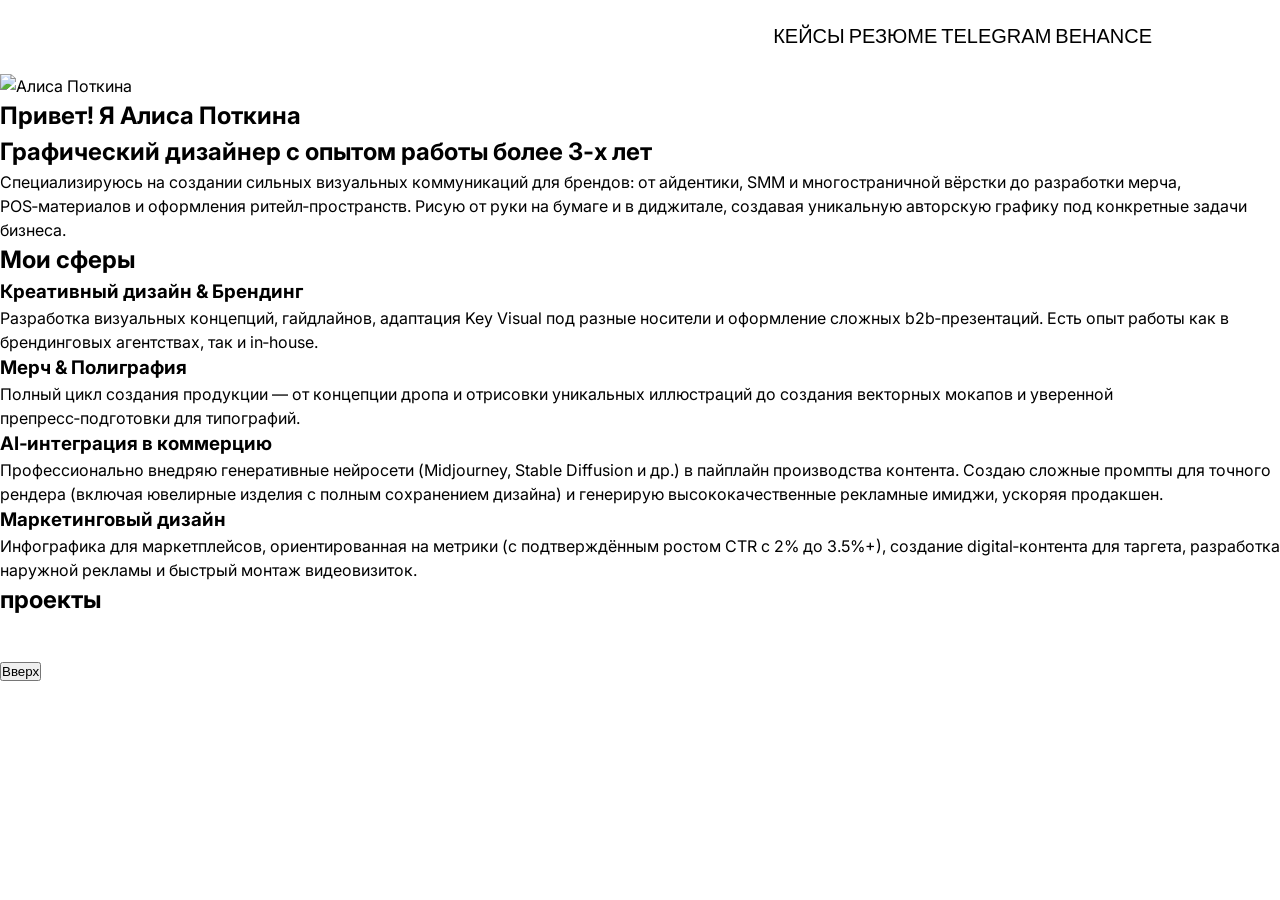
==== commit 2e25bb9d: "Update index.htmlc" ====
--- a/index.html
+++ b/index.html
@@ -3,81 +3,110 @@
 <head>
     <meta charset="UTF-8">
     <meta name="viewport" content="width=device-width, initial-scale=1.0">
-    <title>Портфолио - Алиса Поткина</title>
+    <title>Портфолио — Алиса Поткина</title>
+    <!-- Подключение Favicon -->
+    <link rel="icon" href="favicon.ico" type="image/x-icon">
+    <!-- Подключение стилей -->
     <link rel="stylesheet" href="style.css">
 </head>
 <body>
 
-<div class="container">
-    <!-- Навигация -->
+    <!-- Закрепленное меню -->
     <header class="header">
-        <button>Кейсы</button>
-        <button>Резюме</button>
-        <button>Telegram</button>
-        <button>Behance</button>
+        <nav class="nav-menu">
+            <button class="nav-btn">Кейсы</button>
+            <button class="nav-btn">Резюме</button>
+            <button class="nav-btn">Telegram</button>
+            <button class="nav-btn">Behance</button>
+        </nav>
     </header>
 
-    <!-- Главный блок -->
-    <section class="hero-section">
-        <div class="hero-text">
-            <div class="highlight-bg">
-                <h1 class="title">Привет! Я Алиса Поткина</h1>
+    <main class="container">
+        <!-- Главный экран -->
+        <section class="hero">
+            <div class="hero-image-wrapper">
+                <img class="hero-image" src="https://placehold.co/290x335" alt="Алиса Поткина">
             </div>
-            <h2 class="subtitle">Графический дизайнер с опытом работы более 3‑х лет</h2>
-            <p class="description">
-                Специализируюсь на создании сильных визуальных коммуникаций для брендов: от айдентики, SMM и многостраничной вёрстки до разработки мерча, POS‑материалов и оформления ритейл‑пространств. Рисую от руки на бумаге и в диджитале, создавая уникальную авторскую графику под конкретные задачи бизнеса.
-            </p>
-        </div>
-        <!-- Заглушка для фото -->
-        <img class="hero-image" src="https://placehold.co/290x335" alt="Алиса Поткина">
-    </section>
+            <div class="hero-content">
+                <div class="title-wrapper">
+                    <div class="highlight-box hero-highlight"></div>
+                    <h1 class="main-title">Привет! Я Алиса Поткина</h1>
+                </div>
+                <h2 class="sub-title">Графический дизайнер с опытом работы более 3‑х лет</h2>
+                <p class="text-body">
+                    Специализируюсь на создании сильных визуальных коммуникаций для брендов: от айдентики, SMM и многостраничной вёрстки до разработки мерча, POS‑материалов и оформления ритейл‑пространств. Рисую от руки на бумаге и в диджитале, создавая уникальную авторскую графику под конкретные задачи бизнеса.
+                </p>
+            </div>
+        </section>
 
-    <!-- Мои сферы -->
-    <section class="spheres-section">
-        <div class="highlight-bg">
-            <h2 class="title">Мои сферы</h2>
-        </div>
-        <div class="spheres-grid">
-            <div class="sphere-item">
-                <h3 class="sphere-title">Креативный дизайн & Брендинг</h3>
-                <p class="description">Разработка визуальных концепций, гайдлайнов, адаптация Key Visual под разные носители и оформление сложных b2b‑презентаций. Есть опыт работы как в брендинговых агентствах, так и in‑house.</p>
+        <!-- Сферы деятельности -->
+        <section class="spheres">
+            <div class="title-wrapper">
+                <div class="highlight-box spheres-highlight"></div>
+                <h2 class="section-title">Мои сферы</h2>
             </div>
             
-            <div class="sphere-item">
-                <h3 class="sphere-title">Мерч & Полиграфия</h3>
-                <p class="description">Полный цикл создания продукции — от концепции дропа и отрисовки уникальных иллюстраций до создания векторных мокапов и уверенной препресс‑подготовки для типографий.</p>
+            <div class="spheres-list">
+                <div class="sphere-card">
+                    <h3 class="sphere-name">Креативный дизайн & Брендинг</h3>
+                    <p class="text-body">Разработка визуальных концепций, гайдлайнов, адаптация Key Visual под разные носители и оформление сложных b2b‑презентаций. Есть опыт работы как в брендинговых агентствах, так и in‑house.</p>
+                </div>
+                
+                <div class="sphere-card">
+                    <h3 class="sphere-name">Мерч & Полиграфия</h3>
+                    <p class="text-body">Полный цикл создания продукции — от концепции дропа и отрисовки уникальных иллюстраций до создания векторных мокапов и уверенной препресс‑подготовки для типографий.</p>
+                </div>
+
+                <div class="sphere-card">
+                    <h3 class="sphere-name">AI‑интеграция в коммерцию</h3>
+                    <p class="text-body">Профессионально внедряю генеративные нейросети (Midjourney, Stable Diffusion и др.) в пайплайн производства контента. Создаю сложные промпты для точного рендера (включая ювелирные изделия с полным сохранением дизайна) и генерирую высококачественные рекламные имиджи, ускоряя продакшен.</p>
+                </div>
+
+                <div class="sphere-card">
+                    <h3 class="sphere-name">Маркетинговый дизайн</h3>
+                    <p class="text-body">Инфографика для маркетплейсов, ориентированная на метрики (с подтверждённым ростом CTR с 2% до 3.5%+), создание digital‑контента для таргета, разработка наружной рекламы и быстрый монтаж видеовизиток.</p>
+                </div>
             </div>
+        </section>
 
-            <div class="sphere-item">
-                <h3 class="sphere-title">AI‑интеграция в коммерцию</h3>
-                <p class="description">Профессионально внедряю генеративные нейросети (Midjourney, Stable Diffusion и др.) в пайплайн производства контента. Создаю сложные промпты для точного рендера (включая ювелирные изделия с полным сохранением дизайна) и генерирую высококачественные рекламные имиджи, ускоряя продакшен.</p>
+        <!-- Проекты -->
+        <section class="projects">
+            <div class="title-wrapper">
+                <div class="highlight-box projects-highlight"></div>
+                <h2 class="section-title">проекты</h2>
             </div>
+            <div class="projects-grid">
+                <div class="project-item"></div>
+                <div class="project-item"></div>
+                <div class="project-item"></div>
+                <div class="project-item"></div>
+                <div class="project-item"></div>
+                <div class="project-item"></div>
+                <div class="project-item"></div>
+                <div class="project-item"></div>
+                <div class="project-item"></div>
+            </div>
+        </section>
+    </main>
 
-            <div class="sphere-item">
-                <h3 class="sphere-title">Маркетинговый дизайн</h3>
-                <p class="description">Инфографика для маркетплейсов, ориентированная на метрики (с подтверждённым ростом CTR с 2% до 3.5%+), создание digital‑контента для таргета, разработка наружной рекламы и быстрый монтаж видеовизиток.</p>
-            </div>
-        </div>
-    </section>
+    <!-- Кнопка "Наверх" -->
+    <button id="scrollToTopBtn" class="scroll-top">Вверх</button>
 
-    <!-- Проекты -->
-    <section class="projects-section">
-        <div class="highlight-bg">
-            <h2 class="title">проекты</h2>
-        </div>
-        <div class="projects-grid">
-            <div class="project-card"></div>
-            <div class="project-card"></div>
-            <div class="project-card"></div>
-            <div class="project-card"></div>
-            <div class="project-card"></div>
-            <div class="project-card"></div>
-            <div class="project-card"></div>
-            <div class="project-card"></div>
-            <div class="project-card"></div>
-        </div>
-    </section>
-</div>
+    <script>
+        // Логика появления и скролла для кнопки "Наверх"
+        const scrollToTopBtn = document.getElementById("scrollToTopBtn");
 
+        window.addEventListener("scroll", () => {
+            if (window.scrollY > 300) {
+                scrollToTopBtn.classList.add("visible");
+            } else {
+                scrollToTopBtn.classList.remove("visible");
+            }
+        });
+
+        scrollToTopBtn.addEventListener("click", () => {
+            window.scrollTo({ top: 0, behavior: "smooth" });
+        });
+    </script>
 </body>
 </html>
--- a/style.css
+++ b/style.css
@@ -1,200 +1,213 @@
-/* Базовые настройки */
+/* Подключаем базовый шрифт */
+@import url('https://fonts.googleapis.com/css2?family=Inter:wght@400;500&display=swap');
+
+/* Заглушка для шрифта Cygre, если он не установлен в системе */
+@font-face {
+    font-family: 'Cygre';
+    src: local('Cygre');
+}
+
+/* --- Базовый сброс --- */
 * {
-  box-sizing: border-box;
-  margin: 0;
-  padding: 0;
+    margin: 0;
+    padding: 0;
+    box-sizing: border-box;
 }
 
 body {
-  font-family: -apple-system, BlinkMacSystemFont, "Segoe UI", Roboto, Helvetica, Arial, sans-serif;
-  color: #333;
-  line-height: 1.6;
-  background-color: #fcfcfc;
-  padding-top: 70px; /* Отступ под фиксированное меню */
+    font-family: 'Inter', sans-serif;
+    background: #ffffff;
+    color: #000000;
+    overflow-x: hidden;
+    line-height: 1.5;
 }
 
 .container {
-  max-width: 1200px;
-  margin: 0 auto;
-  padding: 0 20px;
-}
-
-.section-padding {
-  padding: 60px 0;
-}
-
-/* Закрепленное меню */
+    width: 100%;
+    max-width: 1440px;
+    margin: 0 auto;
+    position: relative;
+}
+
+/* --- Навигация --- */
 .header {
-  position: fixed;
-  top: 0;
-  left: 0;
-  width: 100%;
-  background: rgba(255, 255, 255, 0.95);
-  backdrop-filter: blur(5px);
-  box-shadow: 0 2px 10px rgba(0, 0, 0, 0.05);
-  z-index: 1000;
-  display: flex;
-  justify-content: center;
-  padding: 15px 20px;
-}
-.nav-container {
-  display: flex;
-  gap: 16px; /* Ровно 16px между кнопками */
-  flex-wrap: wrap;
-  justify-content: center;
-}
-
-.nav-link {
-  background: none;
-  border: none;
-  font-size: 16px; /* Основной размер шрифта */
-  color: #333;
-  text-decoration: none;
-  cursor: pointer;
-  font-weight: 500;
-  transition: color 0.3s;
-}
-.nav-link:hover {
-  color: #007bff;
-}
-
-/* Блок Обо мне (Hero) */
+    display: flex;
+    justify-content: flex-end;
+    align-items: center;
+    padding: 25px 10%;
+    gap: 30px;
+    flex-wrap: wrap;
+}
+
+.header button {
+    background: none;
+    border: none;
+    cursor: pointer;
+    font-family: 'Cygre', sans-serif;
+    font-size: 20px;
+    text-transform: uppercase;
+    color: #000000;
+    transition: opacity 0.2s;
+}
+
+.header button:hover {
+    opacity: 0.6;
+}
+
+/* --- Главный экран --- */
 .hero-section {
-  display: flex;
-  align-items: center;
-  justify-content: space-between;
-  gap: 40px;
-  padding: 80px 0 60px;
-}
-
-.hero-text-info {
-  flex: 1;
-  max-width: 600px;
-}
-
-.main-title {
-  font-size: 2.5rem;
-  line-height: 1.2;
-  margin-bottom: 15px;
+    display: flex;
+    justify-content: space-between;
+    align-items: flex-start;
+    padding: 60px 10%;
+    gap: 60px;
+}
+
+.hero-text {
+    display: flex;
+    flex-direction: column;
+    gap: 24px;
+    max-width: 696px;
+    width: 100%;
+}
+
+.highlight-bg {
+    background: #FFFCBE;
+    display: inline-block;
+    padding: 5px 15px;
+    width: fit-content;
+}
+
+.title {
+    font-family: 'Cygre', sans-serif;
+    font-size: 48px;
+    text-transform: uppercase;
+    font-weight: 400;
 }
 
 .subtitle {
-  font-size: 1.2rem;
-  color: #666;
-  margin-bottom: 20px;
-  font-weight: 400;
-}
-
-.profile-image {
-  width: 100%;
-  max-width: 400px;
-  height: auto;
-  border-radius: 24px;
-  object-fit: cover;
-  box-shadow: 0 10px 30px rgba(0, 0, 0, 0.1);
-}
-
-/* Сетки (Гриды) для Сфер и Кейсов */
-.spheres-grid, .projects-grid {
-  display: grid;
-  gap: 24px;
-  margin-top: 40px;
-}
-
-/* Карточки Сфер - автоматически от 1 до 2-3 колонок */
+    font-family: 'Cygre', sans-serif;
+    font-weight: 500;
+    font-size: 32px;
+    line-height: 1.2;
+}
+
+.description {
+    font-size: 16px;
+    text-align: justify;
+}
+
+.hero-image {
+    width: 100%;
+    max-width: 290px;
+    height: auto;
+    object-fit: cover;
+}
+
+/* --- Мои сферы --- */
+.spheres-section {
+    display: flex;
+    flex-direction: column;
+    padding: 60px 10%;
+    gap: 36px;
+}
+
 .spheres-grid {
-  grid-template-columns: repeat(auto-fit, minmax(280px, 1fr));
+    display: flex;
+    flex-direction: column;
+    gap: 32px;
 }
 
 .sphere-item {
-  background: #fff;
-  padding: 30px;
-  border-radius: 16px;
-  box-shadow: 0 4px 15px rgba(0, 0, 0, 0.03);
+    max-width: 600px;
+    display: flex;
+    flex-direction: column;
+    gap: 8px;
 }
 
 .sphere-title {
-  font-size: 1.2rem;
-  margin-bottom: 15px;
-}
-
-/* Карточки Проектов - автоматически от 1 до 3 колонок */
+    font-family: 'Cygre', sans-serif;
+    font-weight: 500;
+    font-size: 24px;
+}
+
+/* --- Проекты --- */
+.projects-section {
+    display: flex;
+    flex-direction: column;
+    padding: 60px 10%;
+    gap: 40px;
+}
+
 .projects-grid {
-  grid-template-columns: repeat(auto-fit, minmax(320px, 1fr));
-}
-
-.project-card-placeholder {
-  background: #e0e0e0;
-  width: 100%;
-  height: 300px;
-  border-radius: 16px;
-  transition: transform 0.3s;
-}
-
-.project-card-placeholder:hover {
-  transform: translateY(-5px);
-}
-
-/* Заголовки секций */
-.section-title {
-  font-size: 2rem;
-  margin-bottom: 10px;
-}
-
-/* Кнопка наверх */
-#scrollTopBtn {
-  position: fixed;
-  bottom: 20px;
-  right: 20px;
-  width: 50px;
-  height: 50px;
-  border-radius: 50%;
-  background: #333;
-  color: #fff;
-  border: none;
-  font-size: 24px;
-  cursor: pointer;
-  opacity: 0;
-  visibility: hidden;
-  transition: 0.3s;
-  z-index: 999;
-  box-shadow: 0 4px 15px rgba(0,0,0,0.2);
-}
-
-#scrollTopBtn.show {
-  opacity: 1;
-  visibility: visible;
-}
-
-/* --- АДАПТИВНОСТЬ (Мобильные устройства) --- */
+    display: grid;
+    grid-template-columns: repeat(auto-fill, minmax(280px, 1fr));
+    gap: 20px;
+    width: 100%;
+}
+
+.project-card {
+    background: #D9D9D9;
+    width: 100%;
+    aspect-ratio: 1 / 1;
+    border-radius: 4px;
+}
+
+/* =========================================
+   АДАПТИВНОСТЬ (Медиазапросы) 
+   ========================================= */
+
+@media (max-width: 1024px) {
+    .header, .hero-section, .spheres-section, .projects-section {
+        padding-left: 5%;
+        padding-right: 5%;
+    }
+}
+
 @media (max-width: 768px) {
-  .hero-section {
-    flex-direction: column-reverse; /* Картинка сверху, текст снизу */
-    text-align: center;
-    padding: 40px 0;
-    gap: 30px;
-  }
-
-  .hero-text-info {
-    max-width: 100%;
-  }
-
-  .main-title {
-    font-size: 2rem;
-  }
-
-  .profile-image {
-    max-width: 300px;
-  }
-
-  .title-wrapper.align-left {
-    text-align: center; /* Центрируем заголовки секций на мобилке */
-  }
-  .nav-container {
-    gap: 13px; /* Пропорционально уменьшенное расстояние */
-  }
-  
-  .nav-link {
-    font-size: 13px; /* Уменьшенный шрифт для мобилок */
-  }
-}
+    /* Перестраиваем шапку */
+    .header {
+        justify-content: center;
+        padding: 20px;
+        gap: 15px;
+    }
+
+    .header button {
+        font-size: 16px;
+    }
+
+    /* Главный экран: картинка сверху, текст снизу */
+    .hero-section {
+        flex-direction: column-reverse;
+        align-items: center;
+        padding: 30px 20px;
+        gap: 30px;
+    }
+
+    .hero-text {
+        align-items: center;
+        text-align: center;
+    }
+
+    .description {
+        text-align: left;
+    }
+
+    /* Уменьшаем шрифты */
+    .title {
+        font-size: 28px;
+    }
+
+    .subtitle {
+        font-size: 22px;
+    }
+
+    .sphere-title {
+        font-size: 20px;
+    }
+
+    /* Сетка проектов */
+    .projects-grid {
+        grid-template-columns: repeat(auto-fill, minmax(140px, 1fr));
+    }
+}
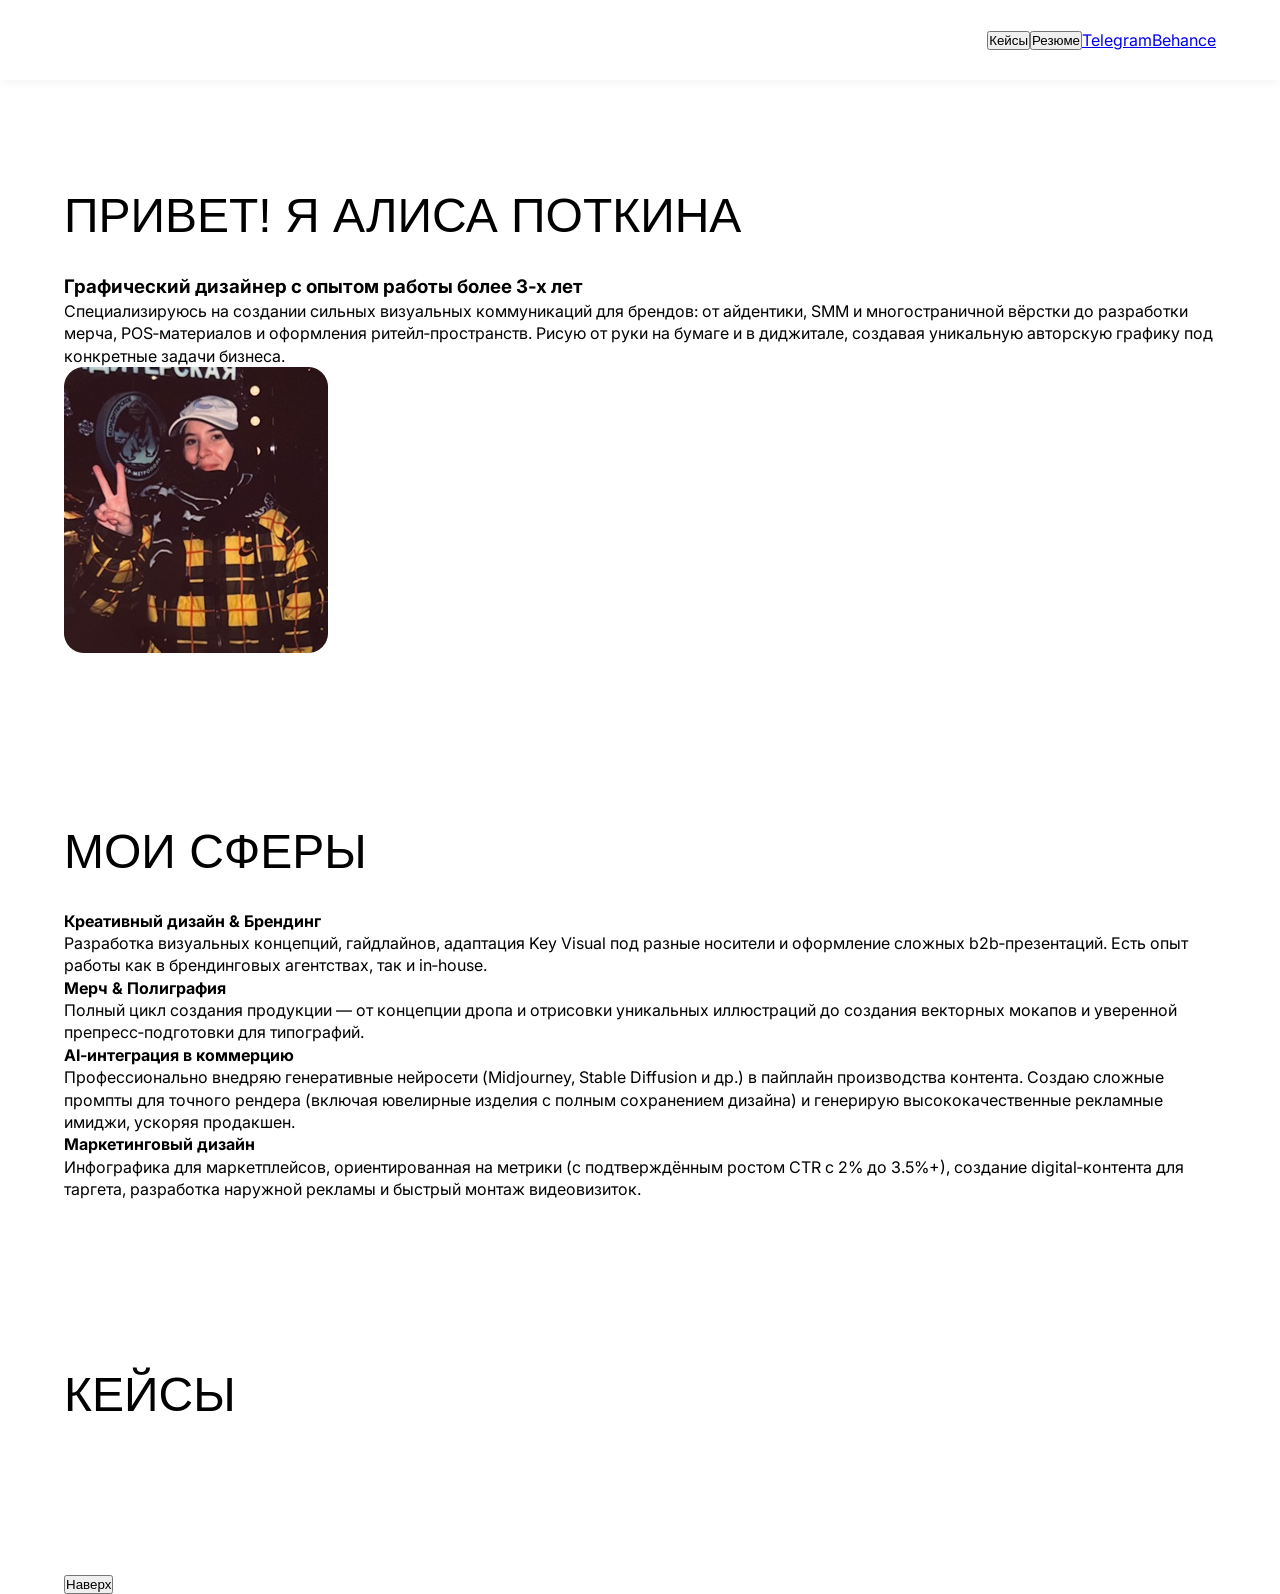
==== commit 8525f83b: "Update index.html" ====
--- a/index.html
+++ b/index.html
@@ -1,112 +1,113 @@
 <!DOCTYPE html>
 <html lang="ru">
 <head>
-    <meta charset="UTF-8">
-    <meta name="viewport" content="width=device-width, initial-scale=1.0">
-    <title>Портфолио — Алиса Поткина</title>
-    <!-- Подключение Favicon -->
-    <link rel="icon" href="favicon.ico" type="image/x-icon">
-    <!-- Подключение стилей -->
-    <link rel="stylesheet" href="style.css">
+  ⁠<link rel="icon" type="image/png" href="favicon.png">⁠
+  <meta charset="UTF-8">
+  <meta name="viewport" content="width=device-width, initial-scale=1.0">
+  <title>Алиса Поткина — Портфолио</title>
+  <link rel="stylesheet" href="style.css">
 </head>
 <body>
 
-    <!-- Закрепленное меню -->
-    <header class="header">
-        <nav class="nav-menu">
-            <button class="nav-btn">Кейсы</button>
-            <button class="nav-btn">Резюме</button>
-            <button class="nav-btn">Telegram</button>
-            <button class="nav-btn">Behance</button>
-        </nav>
-    </header>
+  <!-- Закрепленное меню -->
+  <header class="header">
+    <button class="nav-link">Кейсы</button>
+    <button class="nav-link">Резюме</button>
+   <a href="https://t.me/alisaap" class="nav-link" target="_blank">Telegram</a>
+   <a href="https://www.behance.net/alisapotki6d21" class="nav-link" target="_blank">Behance</a>
+  </header>
 
-    <main class="container">
-        <!-- Главный экран -->
-        <section class="hero">
-            <div class="hero-image-wrapper">
-                <img class="hero-image" src="https://placehold.co/290x335" alt="Алиса Поткина">
-            </div>
-            <div class="hero-content">
-                <div class="title-wrapper">
-                    <div class="highlight-box hero-highlight"></div>
-                    <h1 class="main-title">Привет! Я Алиса Поткина</h1>
-                </div>
-                <h2 class="sub-title">Графический дизайнер с опытом работы более 3‑х лет</h2>
-                <p class="text-body">
-                    Специализируюсь на создании сильных визуальных коммуникаций для брендов: от айдентики, SMM и многостраничной вёрстки до разработки мерча, POS‑материалов и оформления ритейл‑пространств. Рисую от руки на бумаге и в диджитале, создавая уникальную авторскую графику под конкретные задачи бизнеса.
-                </p>
-            </div>
-        </section>
+  <main class="container">
+    <!-- Блок: Обо мне -->
+    <section class="hero-section">
+      <div class="hero-text-info">
+        <div class="title-wrapper">
+          <div class="title-decoration hero-decoration"></div>
+          <h1 class="main-title">Привет! Я Алиса Поткина</h1>
+        </div>
+        <h3 class="subtitle">Графический дизайнер с опытом работы более 3‑х лет</h3>
+        <p class="paragraph">
+          Специализируюсь на создании сильных визуальных коммуникаций для брендов: от айдентики, SMM и многостраничной вёрстки до разработки мерча, POS‑материалов и оформления ритейл‑пространств. Рисую от руки на бумаге и в диджитале, создавая уникальную авторскую графику под конкретные задачи бизнеса.
+        </p>
+      </div>
+      <img class="profile-image" src="avatar.png" alt="Алиса Поткина" />
+    </section>
 
-        <!-- Сферы деятельности -->
-        <section class="spheres">
-            <div class="title-wrapper">
-                <div class="highlight-box spheres-highlight"></div>
-                <h2 class="section-title">Мои сферы</h2>
-            </div>
-            
-            <div class="spheres-list">
-                <div class="sphere-card">
-                    <h3 class="sphere-name">Креативный дизайн & Брендинг</h3>
-                    <p class="text-body">Разработка визуальных концепций, гайдлайнов, адаптация Key Visual под разные носители и оформление сложных b2b‑презентаций. Есть опыт работы как в брендинговых агентствах, так и in‑house.</p>
-                </div>
-                
-                <div class="sphere-card">
-                    <h3 class="sphere-name">Мерч & Полиграфия</h3>
-                    <p class="text-body">Полный цикл создания продукции — от концепции дропа и отрисовки уникальных иллюстраций до создания векторных мокапов и уверенной препресс‑подготовки для типографий.</p>
-                </div>
+    <!-- Блок: Мои сферы -->
+    <section class="spheres-section">
+      <div class="title-wrapper align-left">
+        <div class="title-decoration spheres-decoration"></div>
+        <h2 class="section-title">Мои сферы</h2>
+      </div>
+      
+      <div class="spheres-grid">
+        <div class="sphere-item">
+          <h4 class="sphere-title">Креативный дизайн & Брендинг</h4>
+          <p class="paragraph">
+            Разработка визуальных концепций, гайдлайнов, адаптация Key Visual под разные носители и оформление сложных b2b‑презентаций. Есть опыт работы как в брендинговых агентствах, так и in‑house.
+          </p>
+        </div>
+        
+        <div class="sphere-item">
+          <h4 class="sphere-title">Мерч & Полиграфия</h4>
+          <p class="paragraph">
+            Полный цикл создания продукции — от концепции дропа и отрисовки уникальных иллюстраций до создания векторных мокапов и уверенной препресс‑подготовки для типографий.
+          </p>
+        </div>
+        
+        <div class="sphere-item">
+          <h4 class="sphere-title">AI‑интеграция в коммерцию</h4>
+          <p class="paragraph">
+            Профессионально внедряю генеративные нейросети (Midjourney, Stable Diffusion и др.) в пайплайн производства контента. Создаю сложные промпты для точного рендера (включая ювелирные изделия с полным сохранением дизайна) и генерирую высококачественные рекламные имиджи, ускоряя продакшен.
+          </p>
+        </div>
+        
+        <div class="sphere-item">
+          <h4 class="sphere-title">Маркетинговый дизайн</h4>
+          <p class="paragraph">
+            Инфографика для маркетплейсов, ориентированная на метрики (с подтверждённым ростом CTR с 2% до 3.5%+), создание digital‑контента для таргета, разработка наружной рекламы и быстрый монтаж видеовизиток.
+          </p>
+        </div>
+      </div>
+    </section>
 
-                <div class="sphere-card">
-                    <h3 class="sphere-name">AI‑интеграция в коммерцию</h3>
-                    <p class="text-body">Профессионально внедряю генеративные нейросети (Midjourney, Stable Diffusion и др.) в пайплайн производства контента. Создаю сложные промпты для точного рендера (включая ювелирные изделия с полным сохранением дизайна) и генерирую высококачественные рекламные имиджи, ускоряя продакшен.</p>
-                </div>
+    <!-- Блок: Проекты -->
+    <section class="projects-section">
+      <div class="title-wrapper align-left">
+        <div class="title-decoration projects-decoration"></div>
+        <h2 class="section-title">Кейсы</h2>
+      </div>
 
-                <div class="sphere-card">
-                    <h3 class="sphere-name">Маркетинговый дизайн</h3>
-                    <p class="text-body">Инфографика для маркетплейсов, ориентированная на метрики (с подтверждённым ростом CTR с 2% до 3.5%+), создание digital‑контента для таргета, разработка наружной рекламы и быстрый монтаж видеовизиток.</p>
-                </div>
-            </div>
-        </section>
+      <div class="projects-grid">
+        <!-- 9 плашек для портфолио -->
+        <div class="project-card-placeholder"></div>
+        <div class="project-card-placeholder"></div>
+        <div class="project-card-placeholder"></div>
+        <div class="project-card-placeholder"></div>
+        <div class="project-card-placeholder"></div>
+        <div class="project-card-placeholder"></div>
+        <div class="project-card-placeholder"></div>
+        <div class="project-card-placeholder"></div>
+        <div class="project-card-placeholder"></div>
+      </div>
+    </section>
+<!-- Наша кнопка. Я дала ей уникальный id="scrollTopBtn", чтобы другие стили её не трогали -->
+    <button id="scrollTopBtn" onclick="window.scrollTo({ top: 0, behavior: 'smooth' })">Наверх</button>
 
-        <!-- Проекты -->
-        <section class="projects">
-            <div class="title-wrapper">
-                <div class="highlight-box projects-highlight"></div>
-                <h2 class="section-title">проекты</h2>
-            </div>
-            <div class="projects-grid">
-                <div class="project-item"></div>
-                <div class="project-item"></div>
-                <div class="project-item"></div>
-                <div class="project-item"></div>
-                <div class="project-item"></div>
-                <div class="project-item"></div>
-                <div class="project-item"></div>
-                <div class="project-item"></div>
-                <div class="project-item"></div>
-            </div>
-        </section>
-    </main>
+  </main>
 
-    <!-- Кнопка "Наверх" -->
-    <button id="scrollToTopBtn" class="scroll-top">Вверх</button>
-
-    <script>
-        // Логика появления и скролла для кнопки "Наверх"
-        const scrollToTopBtn = document.getElementById("scrollToTopBtn");
-
-        window.addEventListener("scroll", () => {
-            if (window.scrollY > 300) {
-                scrollToTopBtn.classList.add("visible");
-            } else {
-                scrollToTopBtn.classList.remove("visible");
-            }
-        });
-
-        scrollToTopBtn.addEventListener("click", () => {
-            window.scrollTo({ top: 0, behavior: "smooth" });
-        });
-    </script>
+  <!-- Скрипт, который показывает кнопку при скролле -->
+  <script>
+    const btn = document.getElementById("scrollTopBtn");
+    
+    // Следим за скроллом страницы
+    window.addEventListener("scroll", () => {
+      if (window.scrollY > 300) { // Если пролистали вниз больше 300 пикселей
+        btn.classList.add("show"); // Показываем кнопку
+      } else {
+        btn.classList.remove("show"); // Прячем кнопку
+      }
+    });
+  </script>
 </body>
 </html>
--- a/style.css
+++ b/style.css
@@ -1,156 +1,222 @@
-/* Подключаем базовый шрифт */
+/* --- Шрифты --- */
 @import url('https://fonts.googleapis.com/css2?family=Inter:wght@400;500&display=swap');
 
-/* Заглушка для шрифта Cygre, если он не установлен в системе */
 @font-face {
     font-family: 'Cygre';
-    src: local('Cygre');
-}
-
-/* --- Базовый сброс --- */
+    src: local('Cygre'); /* Замените на путь к файлу шрифта, если он лежит в папке */
+    font-weight: 400;
+}
+
+@font-face {
+    font-family: 'Cygre Medium';
+    src: local('Cygre Medium');
+    font-weight: 500;
+}
+
+/* --- Сброс и базовые настройки --- */
 * {
     margin: 0;
     padding: 0;
     box-sizing: border-box;
 }
 
+html {
+    scroll-behavior: smooth;
+}
+
 body {
     font-family: 'Inter', sans-serif;
-    background: #ffffff;
-    color: #000000;
+    color: #000;
+    background-color: #fff;
+    line-height: 1.4;
     overflow-x: hidden;
-    line-height: 1.5;
+    padding-top: 80px; /* Отступ под закрепленное меню */
 }
 
 .container {
-    width: 100%;
     max-width: 1440px;
     margin: 0 auto;
-    position: relative;
-}
-
-/* --- Навигация --- */
+    padding: 0 5%;
+}
+
+/* --- Закрепленное меню (Header) --- */
 .header {
+    position: fixed;
+    top: 0;
+    left: 0;
+    width: 100%;
+    height: 80px;
+    background: rgba(255, 255, 255, 0.95);
+    backdrop-filter: blur(8px);
+    z-index: 1000;
     display: flex;
     justify-content: flex-end;
     align-items: center;
-    padding: 25px 10%;
-    gap: 30px;
-    flex-wrap: wrap;
-}
-
-.header button {
+    padding: 0 5%;
+    box-shadow: 0 2px 10px rgba(0, 0, 0, 0.05);
+}
+
+.nav-menu {
+    display: flex;
+    gap: 40px;
+}
+
+.nav-btn {
     background: none;
     border: none;
-    cursor: pointer;
     font-family: 'Cygre', sans-serif;
     font-size: 20px;
     text-transform: uppercase;
-    color: #000000;
-    transition: opacity 0.2s;
-}
-
-.header button:hover {
-    opacity: 0.6;
-}
-
-/* --- Главный экран --- */
-.hero-section {
+    cursor: pointer;
+    color: #000;
+    position: relative;
+    transition: color 0.3s ease, transform 0.2s ease;
+}
+
+.nav-btn:hover {
+    color: #555;
+    transform: translateY(-2px);
+}
+
+/* --- Декоративные прямоугольники --- */
+.title-wrapper {
+    position: relative;
+    margin-bottom: 24px;
+}
+
+.highlight-box {
+    background: #FFFCBE;
+    position: absolute;
+    left: 0;
+    top: -10px;
+    z-index: -1;
+    border-radius: 4px;
+}
+
+.hero-highlight { width: 100%; max-width: 694px; height: 56px; }
+.spheres-highlight { width: 100%; max-width: 322px; height: 56px; }
+.projects-highlight { width: 100%; max-width: 256px; height: 56px; }
+
+/* --- Типографика --- */
+.main-title, .section-title {
+    font-family: 'Cygre', sans-serif;
+    font-size: 48px;
+    font-weight: 400;
+    text-transform: uppercase;
+    word-wrap: break-word;
+}
+
+.sub-title {
+    font-family: 'Cygre Medium', sans-serif;
+    font-size: 32px;
+    font-weight: 500;
+    margin-bottom: 24px;
+}
+
+.sphere-name {
+    font-family: 'Cygre Medium', sans-serif;
+    font-size: 24px;
+    font-weight: 500;
+    margin-bottom: 12px;
+}
+
+.text-body {
+    font-size: 16px;
+    font-weight: 400;
+    text-align: justify;
+    max-width: 696px;
+}
+
+/* --- Секции --- */
+section {
+    padding: 80px 0;
+}
+
+/* Hero Section */
+.hero {
     display: flex;
     justify-content: space-between;
     align-items: flex-start;
-    padding: 60px 10%;
     gap: 60px;
 }
 
-.hero-text {
-    display: flex;
-    flex-direction: column;
-    gap: 24px;
+.hero-content {
+    flex: 1;
     max-width: 696px;
-    width: 100%;
-}
-
-.highlight-bg {
-    background: #FFFCBE;
-    display: inline-block;
-    padding: 5px 15px;
-    width: fit-content;
-}
-
-.title {
-    font-family: 'Cygre', sans-serif;
-    font-size: 48px;
-    text-transform: uppercase;
-    font-weight: 400;
-}
-
-.subtitle {
-    font-family: 'Cygre', sans-serif;
-    font-weight: 500;
-    font-size: 32px;
-    line-height: 1.2;
-}
-
-.description {
-    font-size: 16px;
-    text-align: justify;
 }
 
 .hero-image {
-    width: 100%;
-    max-width: 290px;
+    width: 290px;
     height: auto;
     object-fit: cover;
-}
-
-/* --- Мои сферы --- */
-.spheres-section {
-    display: flex;
-    flex-direction: column;
-    padding: 60px 10%;
-    gap: 36px;
-}
-
-.spheres-grid {
+    border-radius: 8px;
+    box-shadow: 0 10px 30px rgba(0,0,0,0.1);
+}
+
+/* Spheres Section */
+.spheres-list {
     display: flex;
     flex-direction: column;
     gap: 32px;
 }
 
-.sphere-item {
+.sphere-card {
     max-width: 600px;
-    display: flex;
-    flex-direction: column;
-    gap: 8px;
-}
-
-.sphere-title {
-    font-family: 'Cygre', sans-serif;
-    font-weight: 500;
-    font-size: 24px;
-}
-
-/* --- Проекты --- */
-.projects-section {
-    display: flex;
-    flex-direction: column;
-    padding: 60px 10%;
-    gap: 40px;
-}
-
+}
+
+/* Projects Section */
 .projects-grid {
     display: grid;
-    grid-template-columns: repeat(auto-fill, minmax(280px, 1fr));
+    grid-template-columns: repeat(auto-fill, minmax(300px, 1fr));
     gap: 20px;
     width: 100%;
 }
 
-.project-card {
+.project-item {
     background: #D9D9D9;
-    width: 100%;
     aspect-ratio: 1 / 1;
-    border-radius: 4px;
+    border-radius: 8px;
+    transition: transform 0.3s ease, box-shadow 0.3s ease;
+    cursor: pointer;
+}
+
+.project-item:hover {
+    transform: translateY(-5px);
+    box-shadow: 0 10px 20px rgba(0,0,0,0.15);
+}
+
+/* --- Кнопка Наверх --- */
+.scroll-top {
+    position: fixed;
+    bottom: 40px;
+    right: 40px;
+    background-color: #FFFCBE;
+    color: #000;
+    font-family: 'Cygre', sans-serif;
+    font-size: 16px;
+    text-transform: uppercase;
+    border: 2px solid #000;
+    padding: 15px 25px;
+    border-radius: 50px;
+    cursor: pointer;
+    z-index: 1001;
+    opacity: 0;
+    visibility: hidden;
+    transform: translateY(20px);
+    transition: all 0.3s ease;
+    box-shadow: 0 4px 15px rgba(0,0,0,0.1);
+}
+
+.scroll-top.visible {
+    opacity: 1;
+    visibility: visible;
+    transform: translateY(0);
+}
+
+.scroll-top:hover {
+    background-color: #fce853;
+    transform: translateY(-3px) scale(1.05);
+    box-shadow: 0 6px 20px rgba(0,0,0,0.15);
 }
 
 /* =========================================
@@ -158,56 +224,59 @@
    ========================================= */
 
 @media (max-width: 1024px) {
-    .header, .hero-section, .spheres-section, .projects-section {
-        padding-left: 5%;
-        padding-right: 5%;
-    }
+    .main-title, .section-title { font-size: 40px; }
+    .sub-title { font-size: 28px; }
+    .hero { gap: 40px; }
 }
 
 @media (max-width: 768px) {
-    /* Перестраиваем шапку */
+    /* Навигация */
     .header {
         justify-content: center;
-        padding: 20px;
+        padding: 0 15px;
+    }
+    .nav-menu {
         gap: 15px;
-    }
-
-    .header button {
-        font-size: 16px;
-    }
-
-    /* Главный экран: картинка сверху, текст снизу */
-    .hero-section {
-        flex-direction: column-reverse;
+        flex-wrap: wrap;
+        justify-content: center;
+    }
+    .nav-btn { font-size: 14px; }
+
+    /* Hero: Фотография становится первой */
+    .hero {
+        flex-direction: column;
         align-items: center;
-        padding: 30px 20px;
-        gap: 30px;
-    }
-
-    .hero-text {
-        align-items: center;
-        text-align: center;
-    }
-
-    .description {
         text-align: left;
     }
-
-    /* Уменьшаем шрифты */
-    .title {
-        font-size: 28px;
-    }
-
-    .subtitle {
-        font-size: 22px;
-    }
-
-    .sphere-title {
-        font-size: 20px;
-    }
-
+    .hero-image-wrapper {
+        order: -1; /* Поднимает картинку наверх */
+        margin-bottom: 20px;
+    }
+    .hero-image {
+        width: 100%;
+        max-width: 350px;
+    }
+    .text-body {
+        text-align: left; /* Убираем justify на мобилках для читаемости */
+    }
+
+    /* Шрифты и отступы */
+    section { padding: 50px 0; }
+    .main-title, .section-title { font-size: 32px; }
+    .sub-title { font-size: 24px; }
+    .sphere-name { font-size: 20px; }
+    
     /* Сетка проектов */
     .projects-grid {
-        grid-template-columns: repeat(auto-fill, minmax(140px, 1fr));
-    }
-}
+        grid-template-columns: repeat(auto-fill, minmax(150px, 1fr));
+        gap: 15px;
+    }
+
+    /* Кнопка наверх */
+    .scroll-top {
+        bottom: 20px;
+        right: 20px;
+        padding: 10px 20px;
+        font-size: 14px;
+    }
+}
